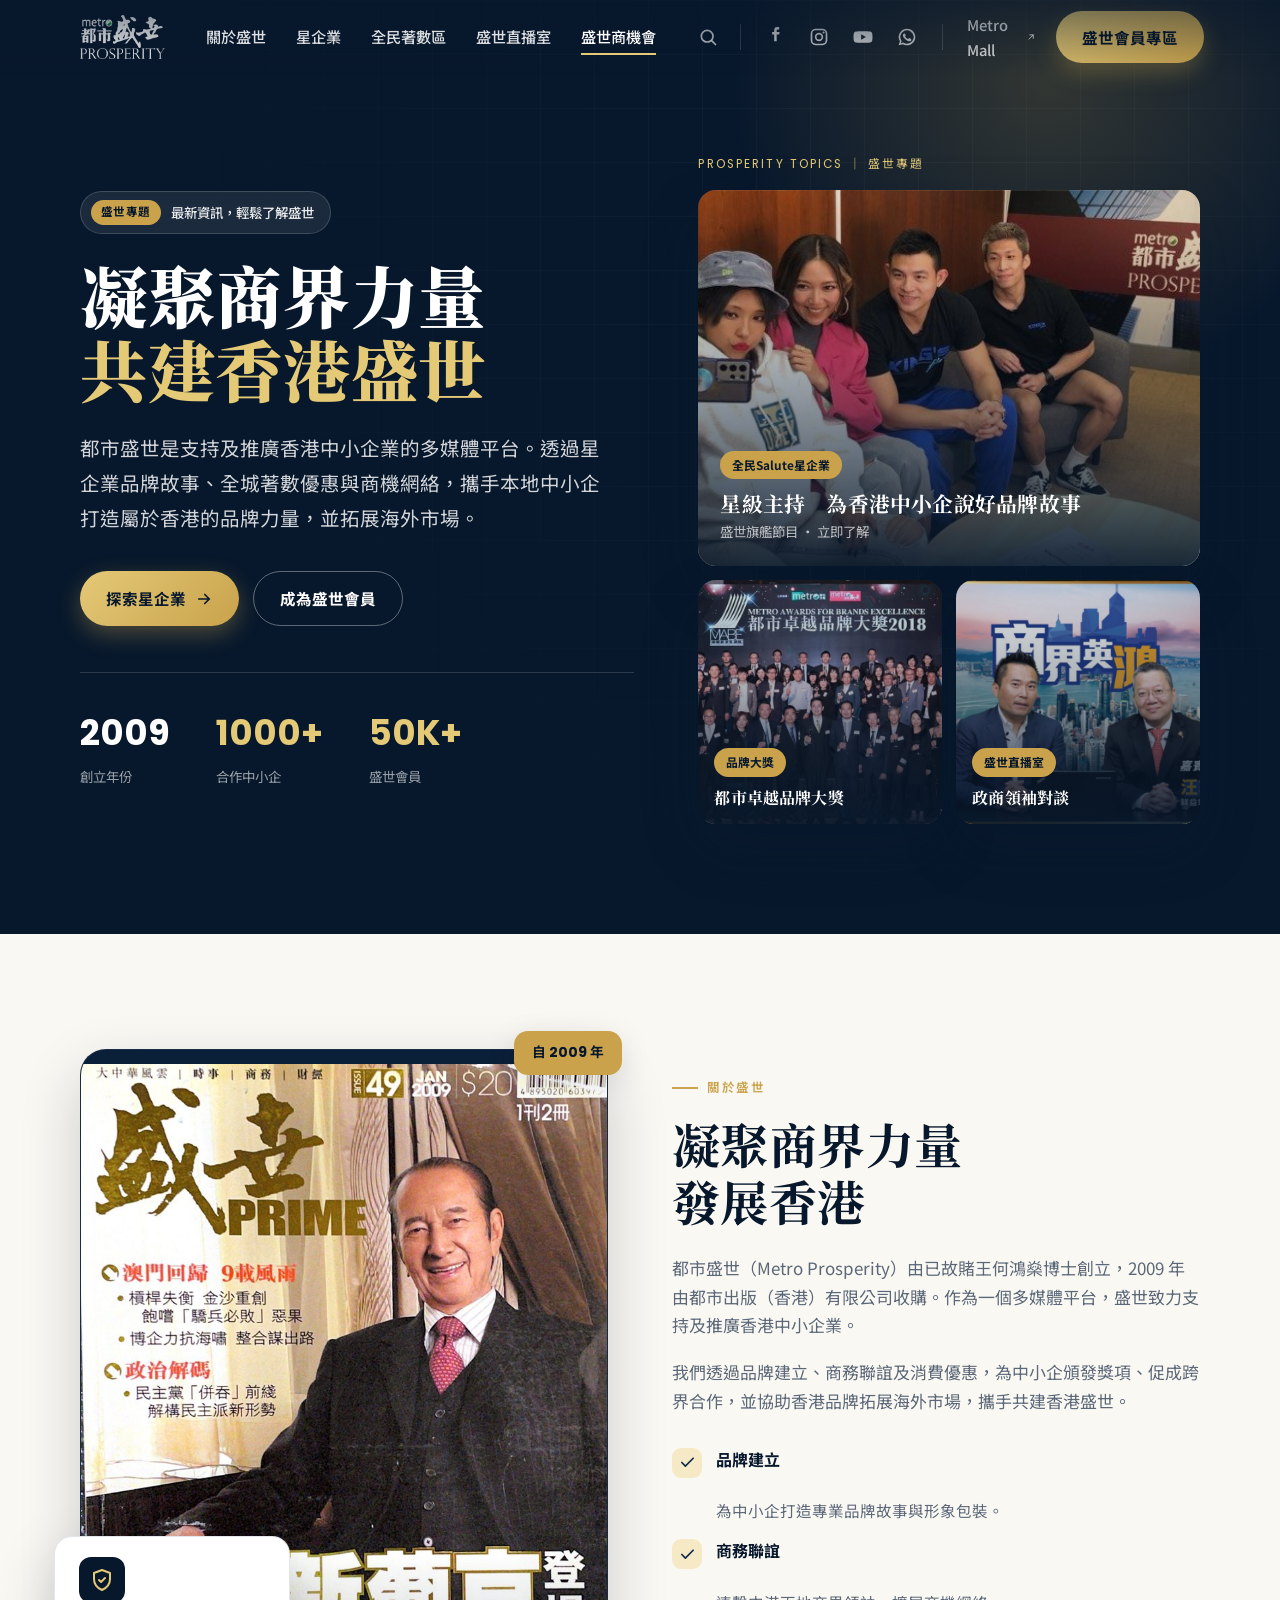
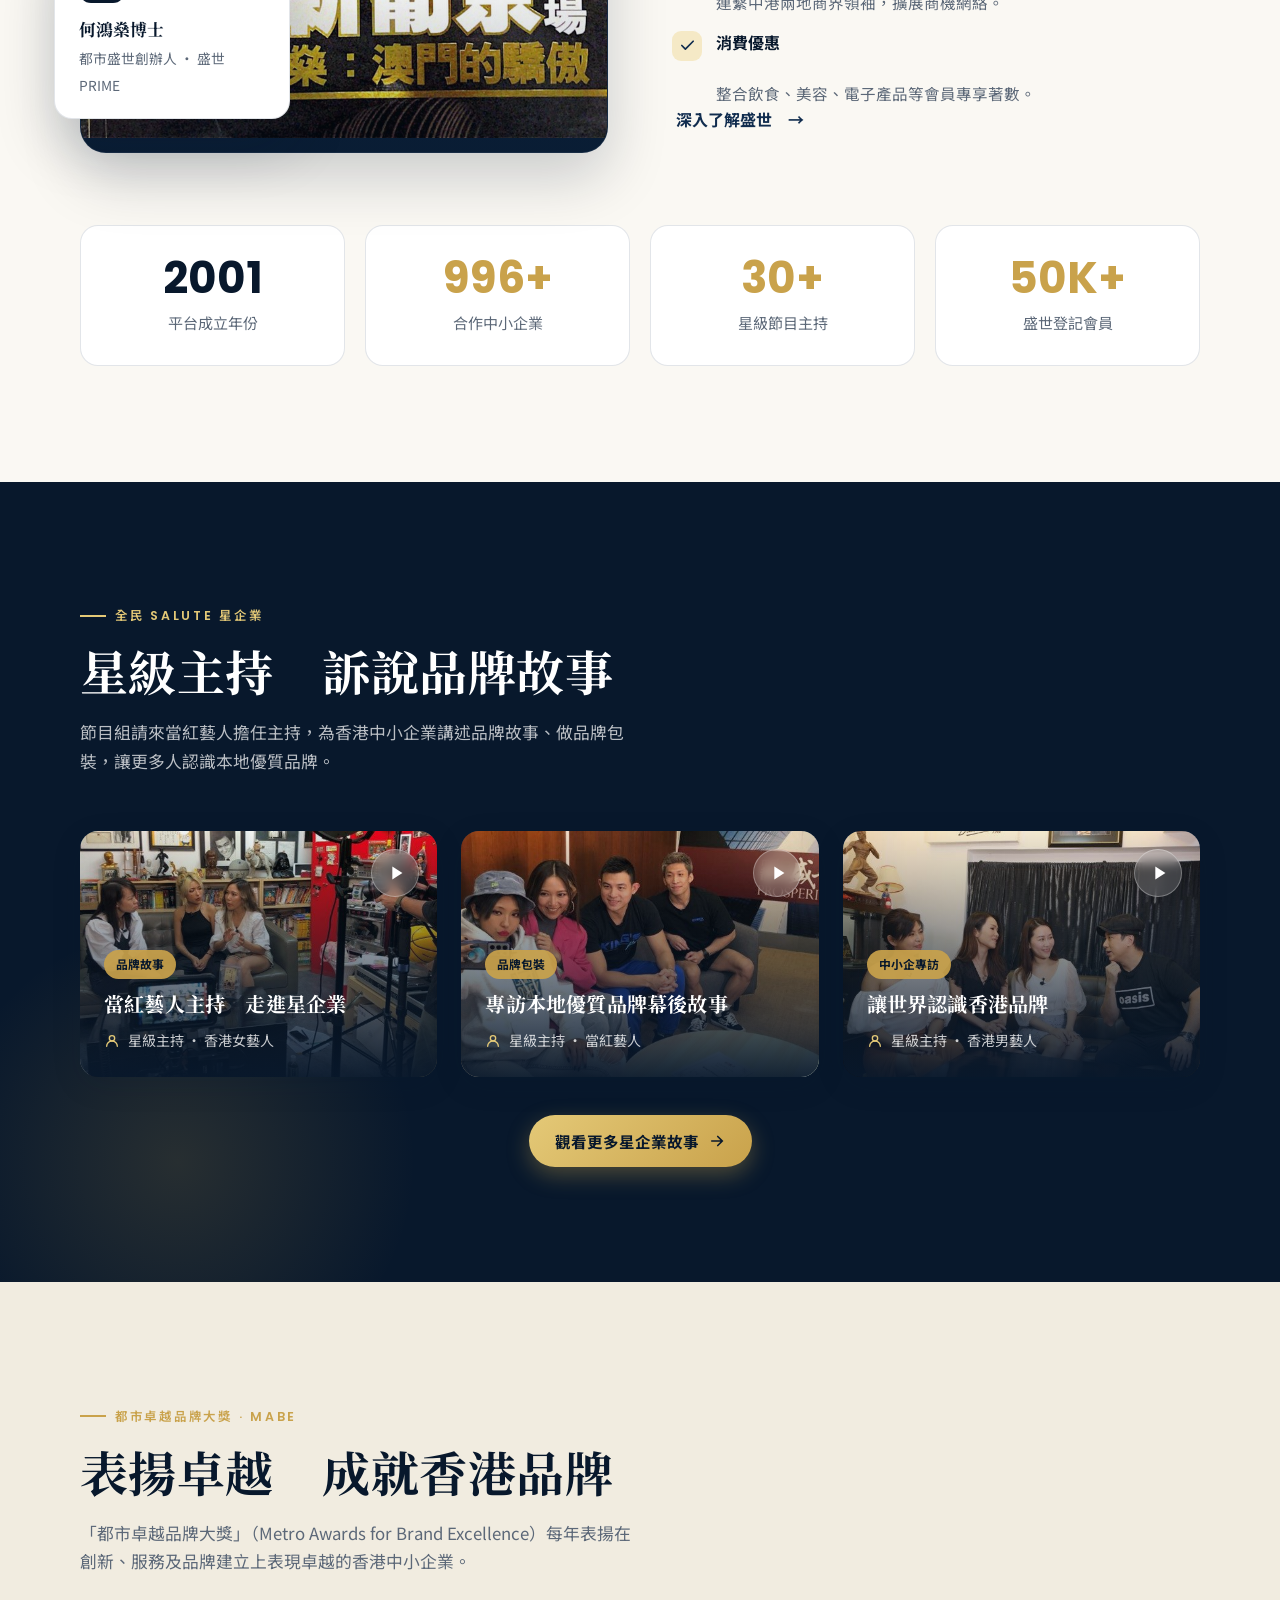
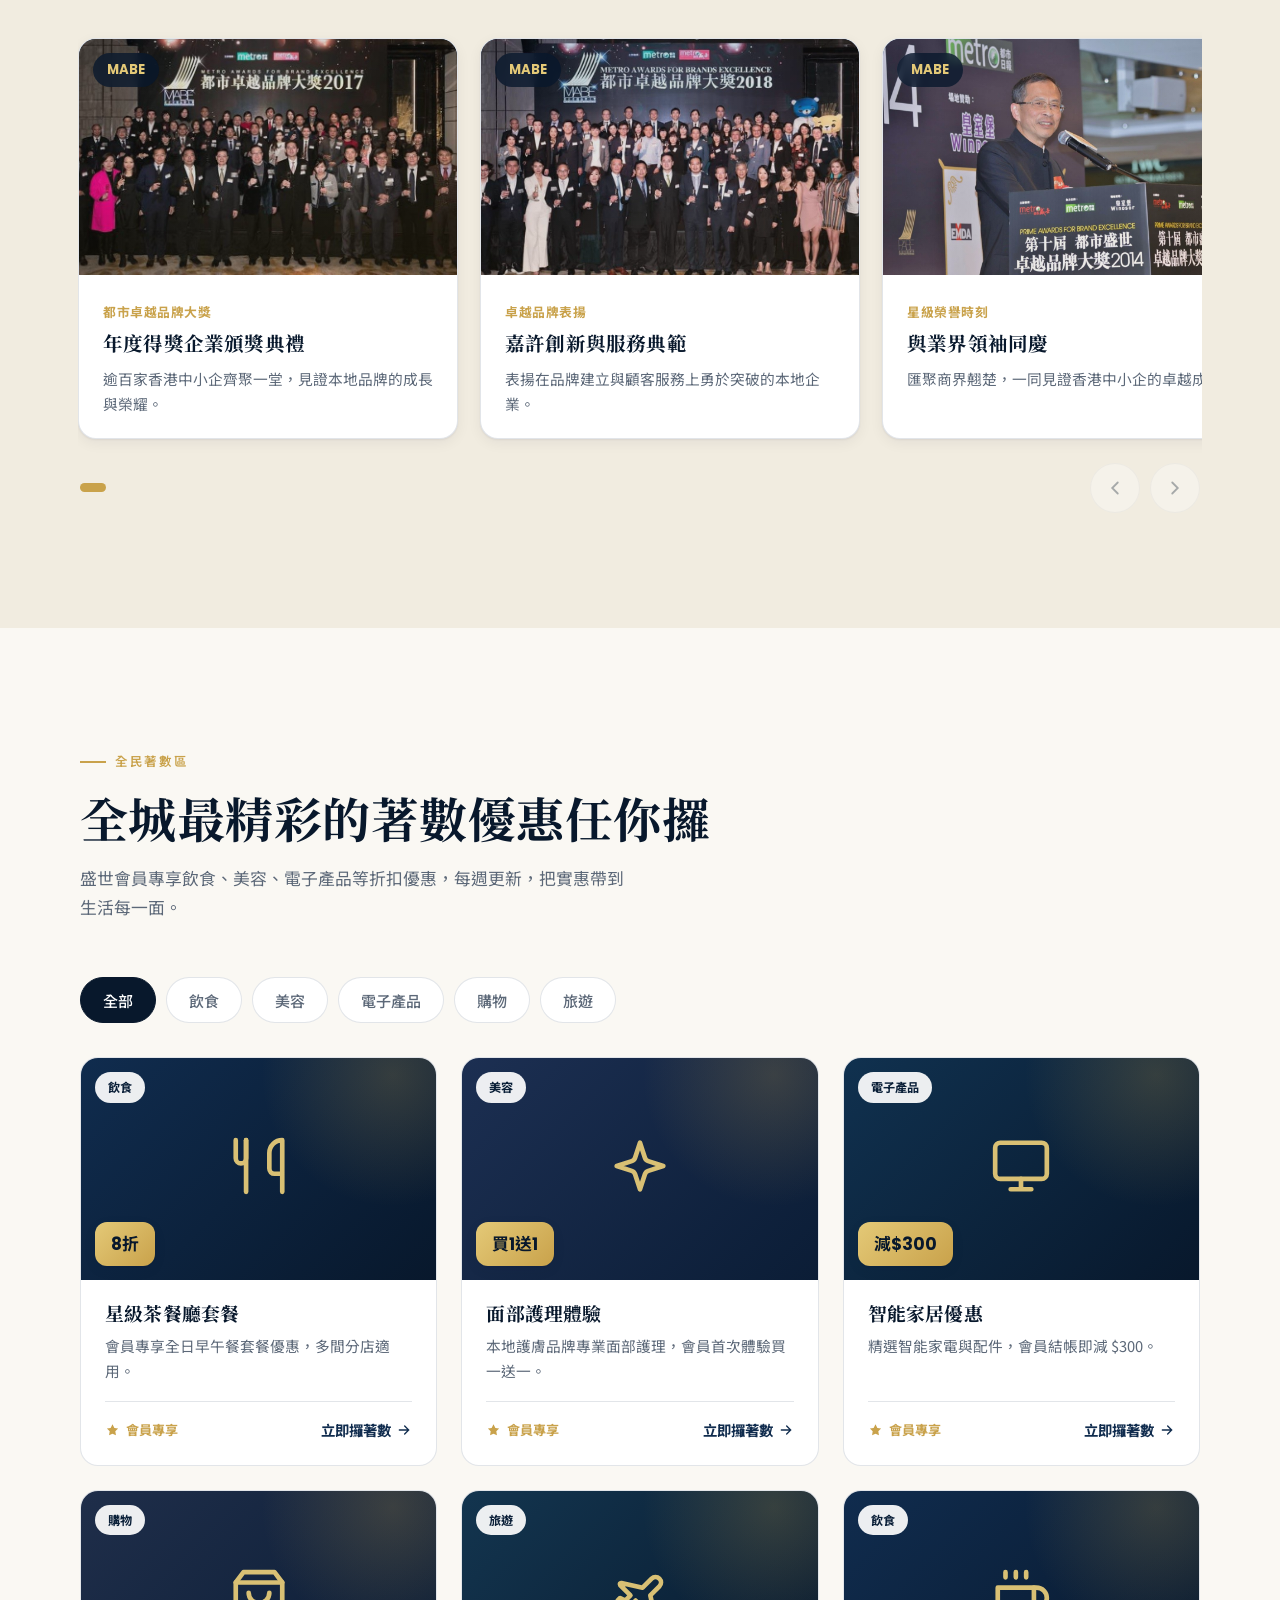
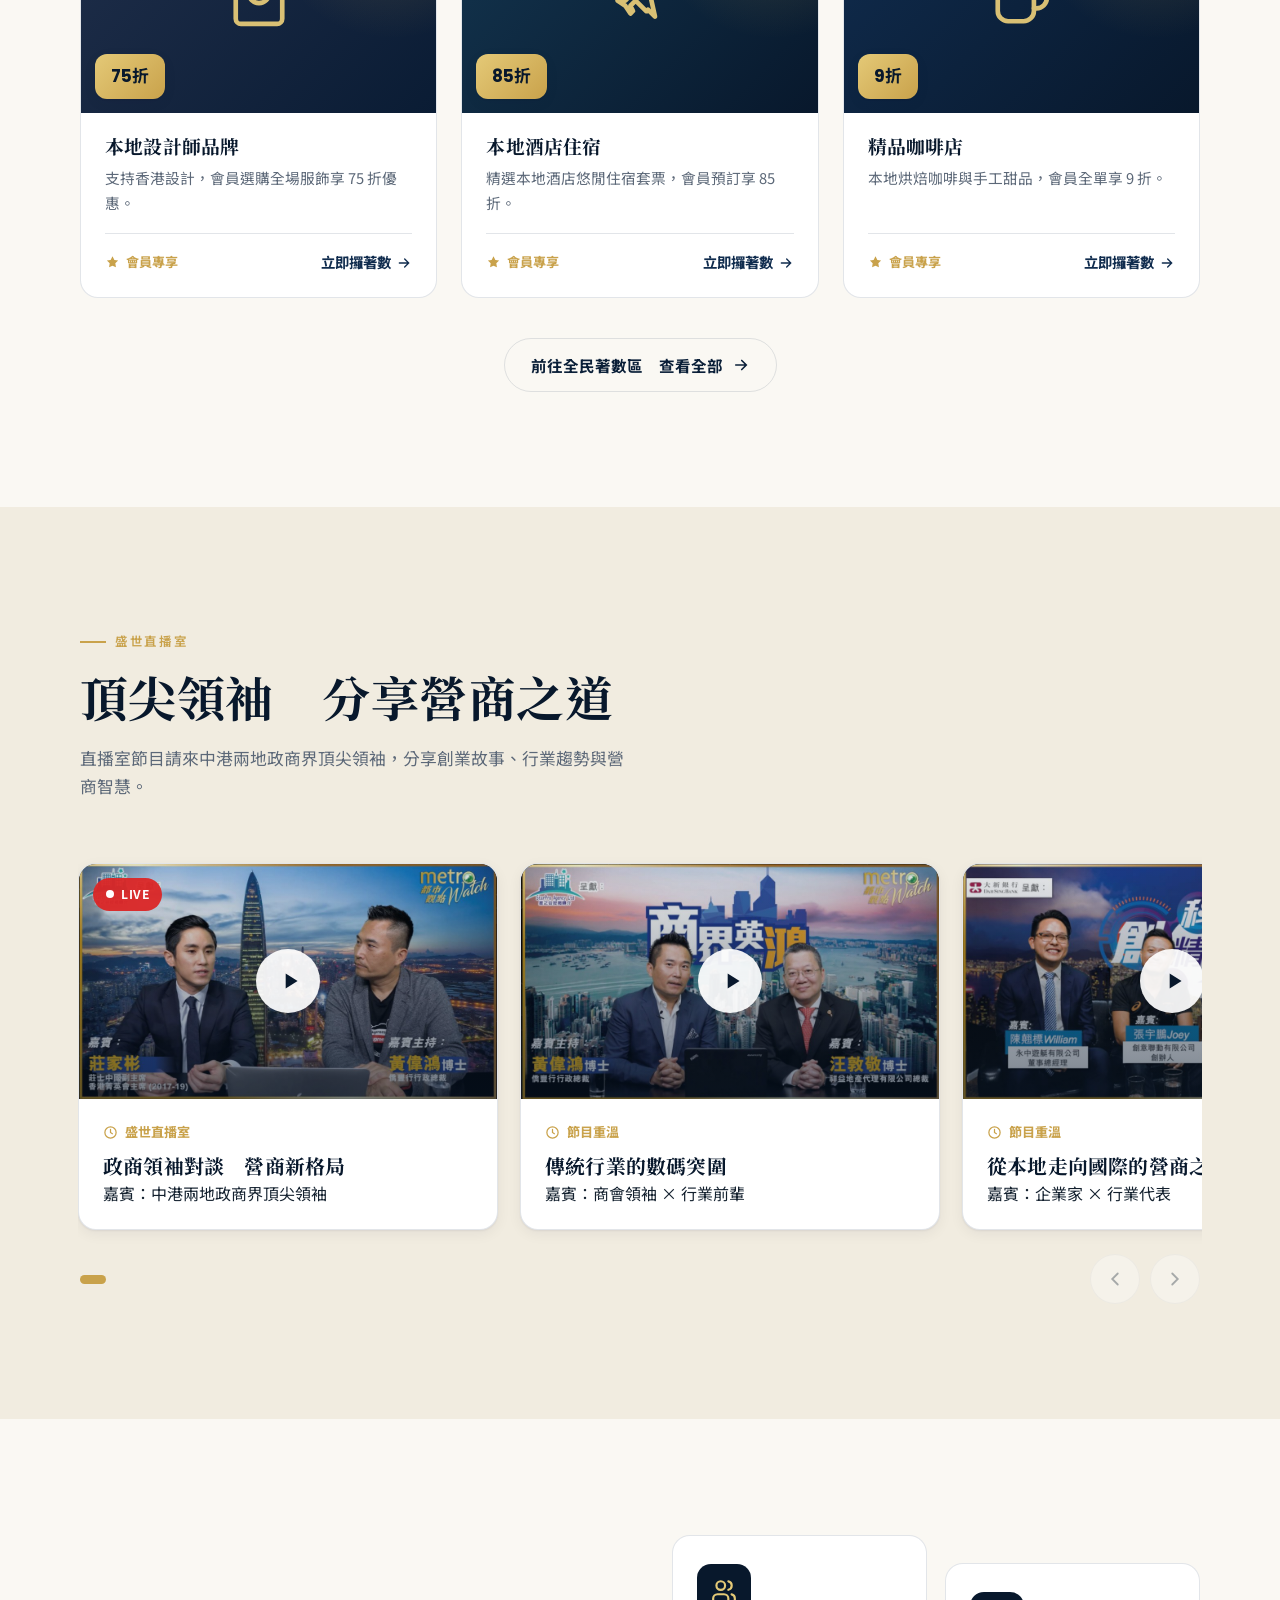
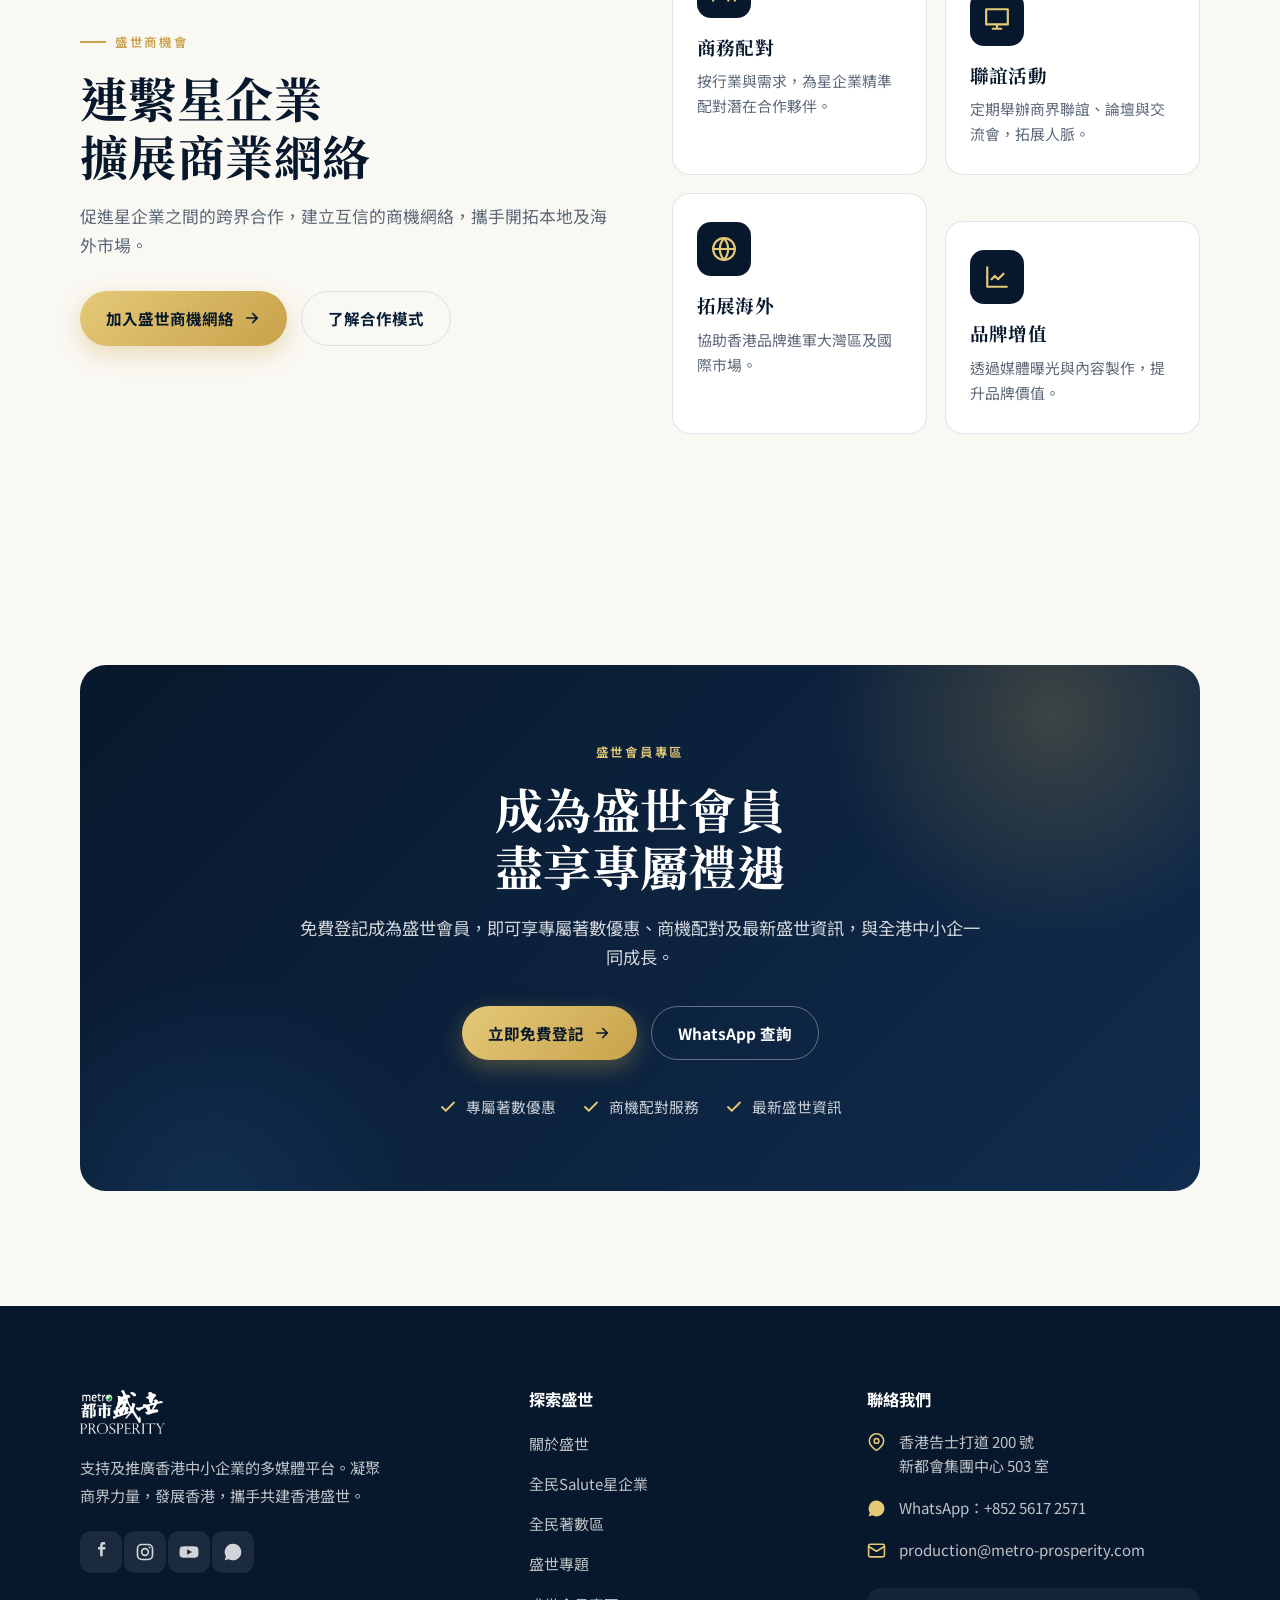
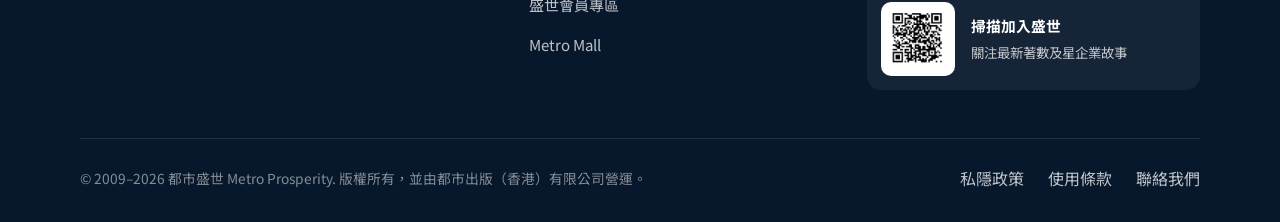
==== index.html @ 8dd64ad9 "Add files via upload" ====
<!DOCTYPE html>
<html lang="zh-Hant">
<head>
<meta charset="UTF-8" />
<meta name="viewport" content="width=device-width, initial-scale=1, viewport-fit=cover" />
<meta name="theme-color" content="#0A1A2F" />
<title>都市盛世 Metro Prosperity ｜ 凝聚商界力量 共建香港盛世</title>
<meta name="description" content="都市盛世 Metro Prosperity 是支持及推廣香港中小企業的多媒體平台，透過全民Salute星企業品牌故事、全民著數優惠、盛世直播室與商機網絡，凝聚商界力量，發展香港。" />
<link rel="preconnect" href="https://fonts.googleapis.com" />
<link rel="preconnect" href="https://fonts.gstatic.com" crossorigin />
<link href="https://fonts.googleapis.com/css2?family=Noto+Sans+TC:wght@300;400;500;700;900&family=Noto+Serif+TC:wght@500;600;700;900&family=Poppins:wght@500;600;700&display=swap" rel="stylesheet" />
<link rel="stylesheet" href="assets/css/styles.css" />
</head>
<body>
<a class="skip-link" href="#main">跳至主要內容</a>

<!-- ============================= HEADER ============================= -->
<header class="site-header" id="header">
  <div class="container nav">
    <a class="brand" href="#home" aria-label="都市盛世 Metro Prosperity 首頁">
      <img class="brand-logo" src="assets/img/logo.png" alt="都市盛世 Metro Prosperity" width="180" height="44" />
    </a>
    <nav class="nav-links" aria-label="主要導覽">
      <a href="about.html">關於盛世</a>
      <a href="star-company.html">星企業</a>
      <a href="deals.html">全民著數區</a>
      <a href="#live">盛世直播室</a>
      <a href="#biz">盛世商機會</a>
    </nav>
    <div class="nav-right">
      <button class="icon-btn" id="searchOpen" aria-label="搜尋網站">
        <svg viewBox="0 0 24 24" fill="none" stroke="currentColor" stroke-width="2" stroke-linecap="round"><circle cx="11" cy="11" r="7"/><path d="m21 21-4.3-4.3"/></svg>
      </button>
      <span class="nav-divider"></span>
      <div class="socials" aria-label="社交媒體">
        <a class="icon-btn" href="https://www.facebook.com/MetroProsperity/" target="_blank" rel="noopener noreferrer" aria-label="Facebook"><svg viewBox="0 0 24 24" fill="currentColor"><path d="M14 9h3l.5-3H14V4.5c0-.9.3-1.5 1.6-1.5H17V.3C16.7.2 15.8 0 14.7 0 12.3 0 11 1.4 11 4v2H8.5v3H11v8h3z"/></svg></a>
        <a class="icon-btn" href="https://www.instagram.com/metroprosperity/" target="_blank" rel="noopener noreferrer" aria-label="Instagram"><svg viewBox="0 0 24 24" fill="none" stroke="currentColor" stroke-width="2"><rect x="3" y="3" width="18" height="18" rx="5"/><circle cx="12" cy="12" r="4"/><circle cx="17.5" cy="6.5" r="1.2" fill="currentColor" stroke="none"/></svg></a>
        <a class="icon-btn" href="https://www.youtube.com/channel/UCqIKnZtAQFmlDrozKTFHBTg" target="_blank" rel="noopener noreferrer" aria-label="YouTube"><svg viewBox="0 0 24 24" fill="currentColor"><path d="M23 7.5a3 3 0 0 0-2.1-2.1C19 5 12 5 12 5s-7 0-8.9.4A3 3 0 0 0 1 7.5 31 31 0 0 0 .6 12 31 31 0 0 0 1 16.5a3 3 0 0 0 2.1 2.1C5 19 12 19 12 19s7 0 8.9-.4a3 3 0 0 0 2.1-2.1A31 31 0 0 0 23.4 12 31 31 0 0 0 23 7.5zM9.8 15.3V8.7l5.7 3.3z"/></svg></a>
        <a class="icon-btn" href="https://wa.me/85256172571" target="_blank" rel="noopener noreferrer" aria-label="WhatsApp"><svg viewBox="0 0 24 24" fill="currentColor"><path d="M12 2a10 10 0 0 0-8.5 15.2L2 22l4.9-1.4A10 10 0 1 0 12 2zm0 18a8 8 0 0 1-4.1-1.1l-.3-.2-2.9.8.8-2.8-.2-.3A8 8 0 1 1 12 20zm4.4-6c-.2-.1-1.4-.7-1.6-.8s-.4-.1-.5.1-.6.8-.8 1-.3.1-.5 0a6.5 6.5 0 0 1-3.2-2.8c-.2-.4.2-.4.6-1.2.1-.2 0-.3 0-.5l-.7-1.7c-.2-.5-.4-.4-.5-.4h-.5a1 1 0 0 0-.7.3c-.3.3-.9.9-.9 2.1s.9 2.5 1 2.6 1.8 2.8 4.4 3.9c1.6.7 2.2.7 3 .6.5-.1 1.4-.6 1.6-1.1s.2-1 .1-1.1-.2-.2-.5-.3z"/></svg></a>
      </div>
      <span class="nav-divider"></span>
      <a class="mall-link" href="https://metro-mall.co/" target="_blank" rel="noopener noreferrer">Metro Mall <svg viewBox="0 0 24 24" fill="none" stroke="currentColor" stroke-width="2" stroke-linecap="round"><path d="M7 17 17 7M9 7h8v8"/></svg></a>
      <a class="btn btn-primary" href="https://metro-prosperity.com/metro-membership/" target="_blank" rel="noopener noreferrer">盛世會員專區</a>
      <button class="hamburger" id="menuOpen" aria-label="開啟選單" aria-expanded="false">
        <span></span><span></span><span></span>
      </button>
    </div>
  </div>
</header>

<!-- ============================= SEARCH OVERLAY (wired to WordPress ?s= search) ============================= -->
<div class="search-overlay" id="searchOverlay" role="dialog" aria-modal="true" aria-label="搜尋">
  <button class="search-close" id="searchClose" aria-label="關閉搜尋">
    <svg viewBox="0 0 24 24" fill="none" stroke="currentColor" stroke-width="2" stroke-linecap="round"><path d="M18 6 6 18M6 6l12 12"/></svg>
  </button>
  <div class="search-box">
    <label for="searchInput">搜尋盛世</label>
    <form class="search-field" id="searchForm" role="search" action="https://metro-prosperity.com/" method="get" target="_blank">
      <svg viewBox="0 0 24 24" fill="none" stroke="currentColor" stroke-width="2" stroke-linecap="round"><circle cx="11" cy="11" r="7"/><path d="m21 21-4.3-4.3"/></svg>
      <input id="searchInput" name="s" type="search" placeholder="搜尋星企業、著數優惠、盛世專題…" autocomplete="off" />
      <button type="submit">搜尋</button>
    </form>
    <div class="search-tags">
      <span>熱門搜尋：</span>
      <a href="https://metro-prosperity.com/?s=%E6%98%9F%E4%BC%81%E6%A5%AD" target="_blank" rel="noopener noreferrer">星企業</a>
      <a href="https://metro-prosperity.com/?s=%E8%91%97%E6%95%B8" target="_blank" rel="noopener noreferrer">著數優惠</a>
      <a href="https://metro-prosperity.com/?s=%E7%9B%9B%E4%B8%96%E5%B0%88%E9%A1%8C" target="_blank" rel="noopener noreferrer">盛世專題</a>
      <a href="https://metro-prosperity.com/metro-membership/" target="_blank" rel="noopener noreferrer">會員優惠</a>
    </div>
  </div>
</div>

<!-- ============================= MOBILE DRAWER ============================= -->
<div class="scrim" id="scrim"></div>
<aside class="drawer" id="drawer" aria-label="行動裝置選單" aria-hidden="true">
  <div class="drawer-top">
    <img class="brand-logo" src="assets/img/logo.png" alt="都市盛世 Metro Prosperity" width="180" height="44" />
    <button class="drawer-close" id="menuClose" aria-label="關閉選單">
      <svg viewBox="0 0 24 24" fill="none" stroke="currentColor" stroke-width="2" stroke-linecap="round"><path d="M18 6 6 18M6 6l12 12"/></svg>
    </button>
  </div>
  <nav class="drawer-links" aria-label="行動裝置主要導覽">
    <a href="#home">首頁<svg viewBox="0 0 24 24" fill="none" stroke="currentColor" stroke-width="2" stroke-linecap="round"><path d="m9 6 6 6-6 6"/></svg></a>
    <a href="about.html">關於盛世<svg viewBox="0 0 24 24" fill="none" stroke="currentColor" stroke-width="2" stroke-linecap="round"><path d="m9 6 6 6-6 6"/></svg></a>
    <a href="star-company.html">全民Salute星企業<svg viewBox="0 0 24 24" fill="none" stroke="currentColor" stroke-width="2" stroke-linecap="round"><path d="m9 6 6 6-6 6"/></svg></a>
    <a href="deals.html">全民著數區<svg viewBox="0 0 24 24" fill="none" stroke="currentColor" stroke-width="2" stroke-linecap="round"><path d="m9 6 6 6-6 6"/></svg></a>
    <a href="#live">盛世直播室<svg viewBox="0 0 24 24" fill="none" stroke="currentColor" stroke-width="2" stroke-linecap="round"><path d="m9 6 6 6-6 6"/></svg></a>
    <a href="#biz">盛世商機會<svg viewBox="0 0 24 24" fill="none" stroke="currentColor" stroke-width="2" stroke-linecap="round"><path d="m9 6 6 6-6 6"/></svg></a>
    <a href="https://metro-mall.co/" target="_blank" rel="noopener noreferrer">Metro Mall<svg viewBox="0 0 24 24" fill="none" stroke="currentColor" stroke-width="2" stroke-linecap="round"><path d="M7 17 17 7M9 7h8v8"/></svg></a>
  </nav>
  <a class="btn btn-primary" href="https://metro-prosperity.com/metro-membership/" target="_blank" rel="noopener noreferrer">盛世會員專區</a>
  <div class="drawer-socials" aria-label="社交媒體">
    <a class="icon-btn" href="https://www.facebook.com/MetroProsperity/" target="_blank" rel="noopener noreferrer" aria-label="Facebook"><svg viewBox="0 0 24 24" fill="currentColor"><path d="M14 9h3l.5-3H14V4.5c0-.9.3-1.5 1.6-1.5H17V.3C16.7.2 15.8 0 14.7 0 12.3 0 11 1.4 11 4v2H8.5v3H11v8h3z"/></svg></a>
    <a class="icon-btn" href="https://www.instagram.com/metroprosperity/" target="_blank" rel="noopener noreferrer" aria-label="Instagram"><svg viewBox="0 0 24 24" fill="none" stroke="currentColor" stroke-width="2"><rect x="3" y="3" width="18" height="18" rx="5"/><circle cx="12" cy="12" r="4"/><circle cx="17.5" cy="6.5" r="1.2" fill="currentColor" stroke="none"/></svg></a>
    <a class="icon-btn" href="https://www.youtube.com/channel/UCqIKnZtAQFmlDrozKTFHBTg" target="_blank" rel="noopener noreferrer" aria-label="YouTube"><svg viewBox="0 0 24 24" fill="currentColor"><path d="M23 7.5a3 3 0 0 0-2.1-2.1C19 5 12 5 12 5s-7 0-8.9.4A3 3 0 0 0 1 7.5 31 31 0 0 0 .6 12 31 31 0 0 0 1 16.5a3 3 0 0 0 2.1 2.1C5 19 12 19 12 19s7 0 8.9-.4a3 3 0 0 0 2.1-2.1A31 31 0 0 0 23.4 12 31 31 0 0 0 23 7.5zM9.8 15.3V8.7l5.7 3.3z"/></svg></a>
    <a class="icon-btn" href="https://wa.me/85256172571" target="_blank" rel="noopener noreferrer" aria-label="WhatsApp"><svg viewBox="0 0 24 24" fill="currentColor"><path d="M12 2a10 10 0 0 0-8.5 15.2L2 22l4.9-1.4A10 10 0 1 0 12 2zm4.4 12c-.2-.1-1.4-.7-1.6-.8s-.4-.1-.5.1-.6.8-.8 1-.3.1-.5 0a6.5 6.5 0 0 1-3.2-2.8c-.2-.4.2-.4.6-1.2.1-.2 0-.3 0-.5l-.7-1.7c-.2-.5-.4-.4-.5-.4h-.5a1 1 0 0 0-.7.3c-.3.3-.9.9-.9 2.1s.9 2.5 1 2.6 1.8 2.8 4.4 3.9c1.6.7 2.2.7 3 .6.5-.1 1.4-.6 1.6-1.1s.2-1 .1-1.1-.2-.2-.5-.3z"/></svg></a>
  </div>
  <p class="drawer-tagline">凝聚商界力量，發展香港。<br/>支持及推廣香港中小企業的多媒體平台。</p>
</aside>

<main id="main">

<!-- ============================= HERO ============================= -->
<section class="hero" id="home">
  <div class="container hero-grid">
    <div class="hero-copy">
      <span class="hero-badge" data-reveal><b>盛世專題</b> 最新資訊，輕鬆了解盛世</span>
      <h1 data-reveal data-delay="1">凝聚商界力量<br/><span class="accent">共建香港盛世</span></h1>
      <p class="lead" data-reveal data-delay="2">都市盛世是支持及推廣香港中小企業的多媒體平台。透過星企業品牌故事、全城著數優惠與商機網絡，攜手本地中小企打造屬於香港的品牌力量，並拓展海外市場。</p>
      <div class="hero-cta" data-reveal data-delay="3">
        <a class="btn btn-primary" href="#star">探索星企業
          <svg viewBox="0 0 24 24" fill="none" stroke="currentColor" stroke-width="2.2" stroke-linecap="round"><path d="M5 12h14M13 6l6 6-6 6"/></svg>
        </a>
        <a class="btn btn-on-dark" href="https://metro-prosperity.com/metro-membership/" target="_blank" rel="noopener noreferrer">成為盛世會員</a>
      </div>
      <div class="hero-stats" data-reveal data-delay="3">
        <div><div class="num" data-count="2009">2009</div><div class="lab">創立年份</div></div>
        <div><div class="num"><span data-count="1000">0</span><span>+</span></div><div class="lab">合作中小企</div></div>
        <div><div class="num"><span data-count="50">0</span><span>K+</span></div><div class="lab">盛世會員</div></div>
      </div>
    </div>
    <div class="hero-topics" data-reveal data-delay="2">
      <div class="topics-label">
        <span>Prosperity Topics ｜ 盛世專題</span>
      </div>
      <a class="topic-card feature" href="star-company.html">
        <span class="ph" style="background-image:url('assets/img/star-2.jpg')"></span>
        <span class="veil"></span>
        <span class="body">
          <span class="tag">全民Salute星企業</span>
          <h3>星級主持　為香港中小企說好品牌故事</h3>
          <span class="meta">盛世旗艦節目 · 立即了解</span>
        </span>
      </a>
      <div class="topic-mini">
        <a class="topic-card" href="#awards">
          <span class="ph" style="background-image:url('assets/img/award-2.jpg')"></span>
          <span class="veil"></span>
          <span class="body"><span class="tag">品牌大獎</span><h3>都市卓越品牌大獎</h3></span>
        </a>
        <a class="topic-card" href="#live">
          <span class="ph" style="background-image:url('assets/img/live-2.jpg')"></span>
          <span class="veil"></span>
          <span class="body"><span class="tag">盛世直播室</span><h3>政商領袖對談</h3></span>
        </a>
      </div>
    </div>
  </div>
</section>

<!-- ============================= ABOUT ============================= -->
<section class="section about" id="about">
  <div class="container about-grid">
    <div class="about-visual" data-reveal>
      <div class="frame">
        <span class="ph" style="background-image:url('assets/img/founder.jpg')"></span>
        <span class="duo"></span>
      </div>
      <span class="ribbon">自 2009 年</span>
      <div class="floater">
        <div class="badge"><svg viewBox="0 0 24 24" fill="none" stroke="currentColor" stroke-width="2" stroke-linecap="round" stroke-linejoin="round"><path d="M12 2 4 5v6c0 5 3.5 9 8 11 4.5-2 8-6 8-11V5z"/><path d="m9 12 2 2 4-4"/></svg></div>
        <b>何鴻燊博士</b>
        <span>都市盛世創辦人 · 盛世 PRIME</span>
      </div>
    </div>
    <div class="about-body">
      <div class="sec-head" data-reveal data-delay="1" style="margin-bottom:0">
        <span class="eyebrow">關於盛世</span>
        <h2 class="sec-title">凝聚商界力量<br/>發展香港</h2>
      </div>
      <p data-reveal data-delay="1">都市盛世（Metro Prosperity）由已故賭王何鴻燊博士創立，2009 年由都市出版（香港）有限公司收購。作為一個多媒體平台，盛世致力支持及推廣香港中小企業。</p>
      <p data-reveal data-delay="2">我們透過品牌建立、商務聯誼及消費優惠，為中小企頒發獎項、促成跨界合作，並協助香港品牌拓展海外市場，攜手共建香港盛世。</p>
      <ul class="about-mission">
        <li data-reveal data-delay="1"><span class="tick"><svg viewBox="0 0 24 24" fill="none" stroke="currentColor" stroke-width="2.4" stroke-linecap="round" stroke-linejoin="round"><path d="m20 6-11 11-5-5"/></svg></span><div><b>品牌建立</b><p>為中小企打造專業品牌故事與形象包裝。</p></div></li>
        <li data-reveal data-delay="2"><span class="tick"><svg viewBox="0 0 24 24" fill="none" stroke="currentColor" stroke-width="2.4" stroke-linecap="round" stroke-linejoin="round"><path d="m20 6-11 11-5-5"/></svg></span><div><b>商務聯誼</b><p>連繫中港兩地商界領袖，擴展商機網絡。</p></div></li>
        <li data-reveal data-delay="3"><span class="tick"><svg viewBox="0 0 24 24" fill="none" stroke="currentColor" stroke-width="2.4" stroke-linecap="round" stroke-linejoin="round"><path d="m20 6-11 11-5-5"/></svg></span><div><b>消費優惠</b><p>整合飲食、美容、電子產品等會員專享著數。</p></div></li>
      </ul>
      <a class="btn-ghost" href="about.html" data-reveal>深入了解盛世　<span class="arr">→</span></a>
    </div>
  </div>

  <div class="container">
    <div class="stats-strip">
      <div class="stat" data-reveal><div class="num" data-count="2009">2009</div><div class="lab">平台成立年份</div></div>
      <div class="stat" data-reveal data-delay="1"><div class="num"><span data-count="1000">0</span><span>+</span></div><div class="lab">合作中小企業</div></div>
      <div class="stat" data-reveal data-delay="2"><div class="num"><span data-count="30">0</span><span>+</span></div><div class="lab">星級節目主持</div></div>
      <div class="stat" data-reveal data-delay="3"><div class="num"><span data-count="50">0</span><span>K+</span></div><div class="lab">盛世登記會員</div></div>
    </div>
  </div>
</section>

<!-- ============================= STAR ENTERPRISE ============================= -->
<section class="section star" id="star">
  <div class="container">
    <div class="sec-head" data-reveal>
      <span class="eyebrow">全民 Salute 星企業</span>
      <h2 class="sec-title">星級主持　訴說品牌故事</h2>
      <p class="sec-intro">節目組請來當紅藝人擔任主持，為香港中小企業講述品牌故事、做品牌包裝，讓更多人認識本地優質品牌。</p>
    </div>
    <div class="star-grid">
      <a class="episode" href="star-company.html" data-reveal>
        <span class="ph" style="background-image:url('assets/img/star-1.jpg')"></span>
        <span class="veil"></span>
        <span class="play"><svg viewBox="0 0 24 24" fill="currentColor"><path d="M8 5v14l11-7z"/></svg></span>
        <span class="body">
          <span class="tag">品牌故事</span>
          <h3>當紅藝人主持　走進星企業</h3>
          <span class="host"><svg viewBox="0 0 24 24" fill="none" stroke="currentColor" stroke-width="2"><circle cx="12" cy="8" r="4"/><path d="M4 20a8 8 0 0 1 16 0" stroke-linecap="round"/></svg>星級主持 · 香港女藝人</span>
        </span>
      </a>
      <a class="episode" href="star-company.html" data-reveal data-delay="1">
        <span class="ph" style="background-image:url('assets/img/star-2.jpg')"></span>
        <span class="veil"></span>
        <span class="play"><svg viewBox="0 0 24 24" fill="currentColor"><path d="M8 5v14l11-7z"/></svg></span>
        <span class="body">
          <span class="tag">品牌包裝</span>
          <h3>專訪本地優質品牌幕後故事</h3>
          <span class="host"><svg viewBox="0 0 24 24" fill="none" stroke="currentColor" stroke-width="2"><circle cx="12" cy="8" r="4"/><path d="M4 20a8 8 0 0 1 16 0" stroke-linecap="round"/></svg>星級主持 · 當紅藝人</span>
        </span>
      </a>
      <a class="episode" href="star-company.html" data-reveal data-delay="2">
        <span class="ph" style="background-image:url('assets/img/star-3.jpg')"></span>
        <span class="veil"></span>
        <span class="play"><svg viewBox="0 0 24 24" fill="currentColor"><path d="M8 5v14l11-7z"/></svg></span>
        <span class="body">
          <span class="tag">中小企專訪</span>
          <h3>讓世界認識香港品牌</h3>
          <span class="host"><svg viewBox="0 0 24 24" fill="none" stroke="currentColor" stroke-width="2"><circle cx="12" cy="8" r="4"/><path d="M4 20a8 8 0 0 1 16 0" stroke-linecap="round"/></svg>星級主持 · 香港男藝人</span>
        </span>
      </a>
    </div>
    <div class="star-foot" data-reveal>
      <a class="btn btn-primary" href="star-company.html">觀看更多星企業故事
        <svg viewBox="0 0 24 24" fill="none" stroke="currentColor" stroke-width="2.2" stroke-linecap="round"><path d="M5 12h14M13 6l6 6-6 6"/></svg>
      </a>
    </div>
  </div>
</section>

<!-- ============================= AWARDS CAROUSEL (都市卓越品牌大獎 / MABE) ============================= -->
<section class="section awards" id="awards">
  <div class="container">
    <div class="sec-head" data-reveal>
      <span class="eyebrow">都市卓越品牌大獎 · MABE</span>
      <h2 class="sec-title">表揚卓越　成就香港品牌</h2>
      <p class="sec-intro">「都市卓越品牌大獎」（Metro Awards for Brand Excellence）每年表揚在創新、服務及品牌建立上表現卓越的香港中小企業。</p>
    </div>
    <div class="carousel" data-carousel data-autoplay="6000">
      <div class="carousel-track" data-carousel-track>
        <article class="award-card">
          <div class="pic"><span class="ph" style="background-image:url('assets/img/award-1.jpg')"></span><span class="duo"></span><span class="yr">MABE</span></div>
          <div class="info"><span class="cat">都市卓越品牌大獎</span><h3>年度得獎企業頒獎典禮</h3><p>逾百家香港中小企齊聚一堂，見證本地品牌的成長與榮耀。</p></div>
        </article>
        <article class="award-card">
          <div class="pic"><span class="ph" style="background-image:url('assets/img/award-2.jpg')"></span><span class="duo"></span><span class="yr">MABE</span></div>
          <div class="info"><span class="cat">卓越品牌表揚</span><h3>嘉許創新與服務典範</h3><p>表揚在品牌建立與顧客服務上勇於突破的本地企業。</p></div>
        </article>
        <article class="award-card">
          <div class="pic"><span class="ph" style="background-image:url('assets/img/award-3.jpg')"></span><span class="duo"></span><span class="yr">MABE</span></div>
          <div class="info"><span class="cat">星級榮譽時刻</span><h3>與業界領袖同慶</h3><p>匯聚商界翹楚，一同見證香港中小企的卓越成就。</p></div>
        </article>
      </div>
      <div class="carousel-nav">
        <div class="carousel-dots" data-carousel-dots></div>
        <div class="carousel-arrows">
          <button class="car-arrow" data-carousel-prev aria-label="上一張"><svg viewBox="0 0 24 24" fill="none" stroke="currentColor" stroke-width="2" stroke-linecap="round"><path d="m15 18-6-6 6-6"/></svg></button>
          <button class="car-arrow" data-carousel-next aria-label="下一張"><svg viewBox="0 0 24 24" fill="none" stroke="currentColor" stroke-width="2" stroke-linecap="round"><path d="m9 6 6 6-6 6"/></svg></button>
        </div>
      </div>
    </div>
  </div>
</section>

<!-- ============================= CITY DEALS ============================= -->
<section class="section deals" id="deals">
  <div class="container">
    <div class="sec-head" data-reveal>
      <span class="eyebrow">全民著數區</span>
      <h2 class="sec-title">全城最精彩的著數優惠任你攞</h2>
      <p class="sec-intro">盛世會員專享飲食、美容、電子產品等折扣優惠，每週更新，把實惠帶到生活每一面。</p>
    </div>
    <div class="deal-filters" data-filterbar data-target="#dealsGrid" role="tablist" aria-label="著數分類">
      <button class="active" data-filter="all">全部</button>
      <button data-filter="food">飲食</button>
      <button data-filter="beauty">美容</button>
      <button data-filter="tech">電子產品</button>
      <button data-filter="shop">購物</button>
      <button data-filter="travel">旅遊</button>
    </div>
    <div class="deals-grid" id="dealsGrid">
      <article class="deal" data-category="food" data-reveal>
        <div class="pic"><span class="deal-ic"><svg viewBox="0 0 24 24" fill="none" stroke="currentColor" stroke-width="1.8" stroke-linecap="round" stroke-linejoin="round"><path d="M3 2v7c0 1.1.9 2 2 2a2 2 0 0 0 2-2V2"/><path d="M7 2v20"/><path d="M21 15V2a5 5 0 0 0-5 5v6c0 1.1.9 2 2 2h3Zm0 0v7"/></svg></span><span class="cat-chip">飲食</span><span class="pct">8折</span></div>
        <div class="info"><h3>星級茶餐廳套餐</h3><p>會員專享全日早午餐套餐優惠，多間分店適用。</p>
          <div class="row"><span class="member"><svg viewBox="0 0 24 24" fill="currentColor"><path d="m12 2 3 6 6 .9-4.5 4.3 1 6.3L12 17l-5.5 2.5 1-6.3L3 8.9 9 8z"/></svg>會員專享</span>
          <a class="grab" href="deals.html">立即攞著數<svg viewBox="0 0 24 24" fill="none" stroke="currentColor" stroke-width="2" stroke-linecap="round"><path d="M5 12h14M13 6l6 6-6 6"/></svg></a></div></div>
      </article>
      <article class="deal" data-category="beauty" data-reveal data-delay="1">
        <div class="pic"><span class="deal-ic"><svg viewBox="0 0 24 24" fill="none" stroke="currentColor" stroke-width="1.8" stroke-linecap="round" stroke-linejoin="round"><path d="m12 3 1.9 5.8a2 2 0 0 0 1.3 1.3L21 12l-5.8 1.9a2 2 0 0 0-1.3 1.3L12 21l-1.9-5.8a2 2 0 0 0-1.3-1.3L3 12l5.8-1.9a2 2 0 0 0 1.3-1.3z"/></svg></span><span class="cat-chip">美容</span><span class="pct">買1送1</span></div>
        <div class="info"><h3>面部護理體驗</h3><p>本地護膚品牌專業面部護理，會員首次體驗買一送一。</p>
          <div class="row"><span class="member"><svg viewBox="0 0 24 24" fill="currentColor"><path d="m12 2 3 6 6 .9-4.5 4.3 1 6.3L12 17l-5.5 2.5 1-6.3L3 8.9 9 8z"/></svg>會員專享</span>
          <a class="grab" href="deals.html">立即攞著數<svg viewBox="0 0 24 24" fill="none" stroke="currentColor" stroke-width="2" stroke-linecap="round"><path d="M5 12h14M13 6l6 6-6 6"/></svg></a></div></div>
      </article>
      <article class="deal" data-category="tech" data-reveal data-delay="2">
        <div class="pic"><span class="deal-ic"><svg viewBox="0 0 24 24" fill="none" stroke="currentColor" stroke-width="1.8" stroke-linecap="round" stroke-linejoin="round"><rect x="2" y="3" width="20" height="14" rx="2"/><path d="M8 21h8M12 17v4"/></svg></span><span class="cat-chip">電子產品</span><span class="pct">減$300</span></div>
        <div class="info"><h3>智能家居優惠</h3><p>精選智能家電與配件，會員結帳即減 $300。</p>
          <div class="row"><span class="member"><svg viewBox="0 0 24 24" fill="currentColor"><path d="m12 2 3 6 6 .9-4.5 4.3 1 6.3L12 17l-5.5 2.5 1-6.3L3 8.9 9 8z"/></svg>會員專享</span>
          <a class="grab" href="deals.html">立即攞著數<svg viewBox="0 0 24 24" fill="none" stroke="currentColor" stroke-width="2" stroke-linecap="round"><path d="M5 12h14M13 6l6 6-6 6"/></svg></a></div></div>
      </article>
      <article class="deal" data-category="shop" data-reveal>
        <div class="pic"><span class="deal-ic"><svg viewBox="0 0 24 24" fill="none" stroke="currentColor" stroke-width="1.8" stroke-linecap="round" stroke-linejoin="round"><path d="M6 2 3 6v14a2 2 0 0 0 2 2h14a2 2 0 0 0 2-2V6l-3-4z"/><path d="M3 6h18"/><path d="M16 10a4 4 0 0 1-8 0"/></svg></span><span class="cat-chip">購物</span><span class="pct">75折</span></div>
        <div class="info"><h3>本地設計師品牌</h3><p>支持香港設計，會員選購全場服飾享 75 折優惠。</p>
          <div class="row"><span class="member"><svg viewBox="0 0 24 24" fill="currentColor"><path d="m12 2 3 6 6 .9-4.5 4.3 1 6.3L12 17l-5.5 2.5 1-6.3L3 8.9 9 8z"/></svg>會員專享</span>
          <a class="grab" href="deals.html">立即攞著數<svg viewBox="0 0 24 24" fill="none" stroke="currentColor" stroke-width="2" stroke-linecap="round"><path d="M5 12h14M13 6l6 6-6 6"/></svg></a></div></div>
      </article>
      <article class="deal" data-category="travel" data-reveal data-delay="1">
        <div class="pic"><span class="deal-ic"><svg viewBox="0 0 24 24" fill="none" stroke="currentColor" stroke-width="1.8" stroke-linecap="round" stroke-linejoin="round"><path d="M17.8 19.2 16 11l3.5-3.5a2.1 2.1 0 0 0-3-3L13 8 4.8 6.2a.5.5 0 0 0-.5.8l4 4-2 2-2-1-1 1 3 2 2 3 1-1-1-2 2-2 4 4a.5.5 0 0 0 .8-.5z"/></svg></span><span class="cat-chip">旅遊</span><span class="pct">85折</span></div>
        <div class="info"><h3>本地酒店住宿</h3><p>精選本地酒店悠閒住宿套票，會員預訂享 85 折。</p>
          <div class="row"><span class="member"><svg viewBox="0 0 24 24" fill="currentColor"><path d="m12 2 3 6 6 .9-4.5 4.3 1 6.3L12 17l-5.5 2.5 1-6.3L3 8.9 9 8z"/></svg>會員專享</span>
          <a class="grab" href="deals.html">立即攞著數<svg viewBox="0 0 24 24" fill="none" stroke="currentColor" stroke-width="2" stroke-linecap="round"><path d="M5 12h14M13 6l6 6-6 6"/></svg></a></div></div>
      </article>
      <article class="deal" data-category="food" data-reveal data-delay="2">
        <div class="pic"><span class="deal-ic"><svg viewBox="0 0 24 24" fill="none" stroke="currentColor" stroke-width="1.8" stroke-linecap="round" stroke-linejoin="round"><path d="M17 8h1a4 4 0 0 1 0 8h-1"/><path d="M3 8h14v9a4 4 0 0 1-4 4H7a4 4 0 0 1-4-4Z"/><path d="M6 2v2M10 2v2M14 2v2"/></svg></span><span class="cat-chip">飲食</span><span class="pct">9折</span></div>
        <div class="info"><h3>精品咖啡店</h3><p>本地烘焙咖啡與手工甜品，會員全單享 9 折。</p>
          <div class="row"><span class="member"><svg viewBox="0 0 24 24" fill="currentColor"><path d="m12 2 3 6 6 .9-4.5 4.3 1 6.3L12 17l-5.5 2.5 1-6.3L3 8.9 9 8z"/></svg>會員專享</span>
          <a class="grab" href="deals.html">立即攞著數<svg viewBox="0 0 24 24" fill="none" stroke="currentColor" stroke-width="2" stroke-linecap="round"><path d="M5 12h14M13 6l6 6-6 6"/></svg></a></div></div>
      </article>
    </div>
    <div class="deals-foot" data-reveal>
      <a class="btn btn-outline" href="deals.html">前往全民著數區　查看全部
        <svg viewBox="0 0 24 24" fill="none" stroke="currentColor" stroke-width="2.2" stroke-linecap="round"><path d="M5 12h14M13 6l6 6-6 6"/></svg>
      </a>
    </div>
  </div>
</section>

<!-- ============================= LIVE STUDIO ============================= -->
<section class="section live" id="live">
  <div class="container">
    <div class="sec-head" data-reveal>
      <span class="eyebrow">盛世直播室</span>
      <h2 class="sec-title">頂尖領袖　分享營商之道</h2>
      <p class="sec-intro">直播室節目請來中港兩地政商界頂尖領袖，分享創業故事、行業趨勢與營商智慧。</p>
    </div>
    <div class="carousel" data-carousel data-autoplay="7000">
      <div class="carousel-track" data-carousel-track>
        <a class="live-card" href="https://www.youtube.com/channel/UCqIKnZtAQFmlDrozKTFHBTg" target="_blank" rel="noopener noreferrer">
          <div class="pic"><span class="ph" style="background-image:url('assets/img/live-1.jpg')"></span><span class="veil"></span>
            <span class="live-tag"><span class="dot"></span>LIVE</span>
            <span class="play"><svg viewBox="0 0 24 24" fill="currentColor"><path d="M8 5v14l11-7z"/></svg></span></div>
          <div class="info"><span class="when"><svg viewBox="0 0 24 24" fill="none" stroke="currentColor" stroke-width="2"><circle cx="12" cy="12" r="9"/><path d="M12 7v5l3 2" stroke-linecap="round"/></svg>盛世直播室</span>
            <h3>政商領袖對談　營商新格局</h3><p>嘉賓：中港兩地政商界頂尖領袖</p></div>
        </a>
        <a class="live-card" href="https://www.youtube.com/channel/UCqIKnZtAQFmlDrozKTFHBTg" target="_blank" rel="noopener noreferrer">
          <div class="pic"><span class="ph" style="background-image:url('assets/img/live-2.jpg')"></span><span class="veil"></span>
            <span class="play"><svg viewBox="0 0 24 24" fill="currentColor"><path d="M8 5v14l11-7z"/></svg></span></div>
          <div class="info"><span class="when"><svg viewBox="0 0 24 24" fill="none" stroke="currentColor" stroke-width="2"><circle cx="12" cy="12" r="9"/><path d="M12 7v5l3 2" stroke-linecap="round"/></svg>節目重溫</span>
            <h3>傳統行業的數碼突圍</h3><p>嘉賓：商會領袖 × 行業前輩</p></div>
        </a>
        <a class="live-card" href="https://www.youtube.com/channel/UCqIKnZtAQFmlDrozKTFHBTg" target="_blank" rel="noopener noreferrer">
          <div class="pic"><span class="ph" style="background-image:url('assets/img/live-3.jpg')"></span><span class="veil"></span>
            <span class="play"><svg viewBox="0 0 24 24" fill="currentColor"><path d="M8 5v14l11-7z"/></svg></span></div>
          <div class="info"><span class="when"><svg viewBox="0 0 24 24" fill="none" stroke="currentColor" stroke-width="2"><circle cx="12" cy="12" r="9"/><path d="M12 7v5l3 2" stroke-linecap="round"/></svg>節目重溫</span>
            <h3>從本地走向國際的營商之道</h3><p>嘉賓：企業家 × 行業代表</p></div>
        </a>
      </div>
      <div class="carousel-nav">
        <div class="carousel-dots" data-carousel-dots></div>
        <div class="carousel-arrows">
          <button class="car-arrow" data-carousel-prev aria-label="上一段直播"><svg viewBox="0 0 24 24" fill="none" stroke="currentColor" stroke-width="2" stroke-linecap="round"><path d="m15 18-6-6 6-6"/></svg></button>
          <button class="car-arrow" data-carousel-next aria-label="下一段直播"><svg viewBox="0 0 24 24" fill="none" stroke="currentColor" stroke-width="2" stroke-linecap="round"><path d="m9 6 6 6-6 6"/></svg></button>
        </div>
      </div>
    </div>
  </div>
</section>

<!-- ============================= BUSINESS OPPORTUNITIES ============================= -->
<section class="section biz" id="biz">
  <div class="container biz-grid">
    <div class="biz-copy">
      <div class="sec-head" data-reveal style="margin-bottom:0">
        <span class="eyebrow">盛世商機會</span>
        <h2 class="sec-title">連繫星企業<br/>擴展商業網絡</h2>
        <p class="sec-intro">促進星企業之間的跨界合作，建立互信的商機網絡，攜手開拓本地及海外市場。</p>
      </div>
      <div class="hero-cta" data-reveal data-delay="1" style="margin-top:32px">
        <a class="btn btn-primary" href="https://metro-prosperity.com/metro-membership/" target="_blank" rel="noopener noreferrer">加入盛世商機網絡
          <svg viewBox="0 0 24 24" fill="none" stroke="currentColor" stroke-width="2.2" stroke-linecap="round"><path d="M5 12h14M13 6l6 6-6 6"/></svg>
        </a>
        <a class="btn btn-outline" href="#member">了解合作模式</a>
      </div>
    </div>
    <div class="biz-cards">
      <div class="bcard" data-reveal>
        <div class="ic"><svg viewBox="0 0 24 24" fill="none" stroke="currentColor" stroke-width="2" stroke-linecap="round" stroke-linejoin="round"><path d="M16 21v-2a4 4 0 0 0-4-4H6a4 4 0 0 0-4 4v2"/><circle cx="9" cy="7" r="4"/><path d="M22 21v-2a4 4 0 0 0-3-3.9"/><path d="M16 3.1a4 4 0 0 1 0 7.8"/></svg></div>
        <h3>商務配對</h3><p>按行業與需求，為星企業精準配對潛在合作夥伴。</p>
      </div>
      <div class="bcard" data-reveal data-delay="1">
        <div class="ic"><svg viewBox="0 0 24 24" fill="none" stroke="currentColor" stroke-width="2" stroke-linecap="round" stroke-linejoin="round"><path d="M2 3h20v14H2z"/><path d="M8 21h8M12 17v4"/></svg></div>
        <h3>聯誼活動</h3><p>定期舉辦商界聯誼、論壇與交流會，拓展人脈。</p>
      </div>
      <div class="bcard" data-reveal data-delay="2">
        <div class="ic"><svg viewBox="0 0 24 24" fill="none" stroke="currentColor" stroke-width="2" stroke-linecap="round" stroke-linejoin="round"><circle cx="12" cy="12" r="10"/><path d="M2 12h20M12 2a15 15 0 0 1 0 20 15 15 0 0 1 0-20"/></svg></div>
        <h3>拓展海外</h3><p>協助香港品牌進軍大灣區及國際市場。</p>
      </div>
      <div class="bcard" data-reveal data-delay="3">
        <div class="ic"><svg viewBox="0 0 24 24" fill="none" stroke="currentColor" stroke-width="2" stroke-linecap="round" stroke-linejoin="round"><path d="M3 3v18h18"/><path d="m7 14 3-3 3 3 5-5"/></svg></div>
        <h3>品牌增值</h3><p>透過媒體曝光與內容製作，提升品牌價值。</p>
      </div>
    </div>
  </div>
</section>

<!-- ============================= MEMBER CTA ============================= -->
<section class="section member" id="member">
  <div class="container">
    <div class="member-inner" data-reveal>
      <div class="inner">
        <span class="eyebrow">盛世會員專區</span>
        <h2>成為盛世會員<br/>盡享專屬禮遇</h2>
        <p>免費登記成為盛世會員，即可享專屬著數優惠、商機配對及最新盛世資訊，與全港中小企一同成長。</p>
        <div class="member-cta">
          <a class="btn btn-primary" href="https://metro-prosperity.com/metro-membership/" target="_blank" rel="noopener noreferrer">立即免費登記
            <svg viewBox="0 0 24 24" fill="none" stroke="currentColor" stroke-width="2.2" stroke-linecap="round"><path d="M5 12h14M13 6l6 6-6 6"/></svg>
          </a>
          <a class="btn btn-on-dark" href="https://wa.me/85256172571" target="_blank" rel="noopener noreferrer">WhatsApp 查詢</a>
        </div>
        <ul class="member-perks">
          <li><svg viewBox="0 0 24 24" fill="none" stroke="currentColor" stroke-width="2.4" stroke-linecap="round" stroke-linejoin="round"><path d="m20 6-11 11-5-5"/></svg>專屬著數優惠</li>
          <li><svg viewBox="0 0 24 24" fill="none" stroke="currentColor" stroke-width="2.4" stroke-linecap="round" stroke-linejoin="round"><path d="m20 6-11 11-5-5"/></svg>商機配對服務</li>
          <li><svg viewBox="0 0 24 24" fill="none" stroke="currentColor" stroke-width="2.4" stroke-linecap="round" stroke-linejoin="round"><path d="m20 6-11 11-5-5"/></svg>最新盛世資訊</li>
        </ul>
      </div>
    </div>
  </div>
</section>

</main>

<!-- ============================= FOOTER ============================= -->
<footer class="site-footer">
  <div class="container">
    <div class="footer-grid">
      <div class="footer-brand">
        <a class="brand" href="#home"><img class="brand-logo" src="assets/img/logo.png" alt="都市盛世 Metro Prosperity" width="180" height="44" /></a>
        <p>支持及推廣香港中小企業的多媒體平台。凝聚商界力量，發展香港，攜手共建香港盛世。</p>
        <div class="socials">
          <a class="icon-btn" href="https://www.facebook.com/MetroProsperity/" target="_blank" rel="noopener noreferrer" aria-label="Facebook"><svg viewBox="0 0 24 24" fill="currentColor"><path d="M14 9h3l.5-3H14V4.5c0-.9.3-1.5 1.6-1.5H17V.3C16.7.2 15.8 0 14.7 0 12.3 0 11 1.4 11 4v2H8.5v3H11v8h3z"/></svg></a>
          <a class="icon-btn" href="https://www.instagram.com/metroprosperity/" target="_blank" rel="noopener noreferrer" aria-label="Instagram"><svg viewBox="0 0 24 24" fill="none" stroke="currentColor" stroke-width="2"><rect x="3" y="3" width="18" height="18" rx="5"/><circle cx="12" cy="12" r="4"/><circle cx="17.5" cy="6.5" r="1.2" fill="currentColor" stroke="none"/></svg></a>
          <a class="icon-btn" href="https://www.youtube.com/channel/UCqIKnZtAQFmlDrozKTFHBTg" target="_blank" rel="noopener noreferrer" aria-label="YouTube"><svg viewBox="0 0 24 24" fill="currentColor"><path d="M23 7.5a3 3 0 0 0-2.1-2.1C19 5 12 5 12 5s-7 0-8.9.4A3 3 0 0 0 1 7.5 31 31 0 0 0 .6 12 31 31 0 0 0 1 16.5a3 3 0 0 0 2.1 2.1C5 19 12 19 12 19s7 0 8.9-.4a3 3 0 0 0 2.1-2.1A31 31 0 0 0 23.4 12 31 31 0 0 0 23 7.5zM9.8 15.3V8.7l5.7 3.3z"/></svg></a>
          <a class="icon-btn" href="https://wa.me/85256172571" target="_blank" rel="noopener noreferrer" aria-label="WhatsApp"><svg viewBox="0 0 24 24" fill="currentColor"><path d="M12 2a10 10 0 0 0-8.5 15.2L2 22l4.9-1.4A10 10 0 1 0 12 2zm4.4 12c-.2-.1-1.4-.7-1.6-.8s-.4-.1-.5.1-.6.8-.8 1-.3.1-.5 0a6.5 6.5 0 0 1-3.2-2.8c-.2-.4.2-.4.6-1.2.1-.2 0-.3 0-.5l-.7-1.7c-.2-.5-.4-.4-.5-.4h-.5a1 1 0 0 0-.7.3c-.3.3-.9.9-.9 2.1s.9 2.5 1 2.6 1.8 2.8 4.4 3.9c1.6.7 2.2.7 3 .6.5-.1 1.4-.6 1.6-1.1s.2-1 .1-1.1-.2-.2-.5-.3z"/></svg></a>
        </div>
      </div>
      <div class="footer-col">
        <h4>探索盛世</h4>
        <ul>
          <li><a href="about.html">關於盛世</a></li>
          <li><a href="star-company.html">全民Salute星企業</a></li>
          <li><a href="deals.html">全民著數區</a></li>
          <li><a href="https://metro-prosperity.com/prosperity-topics/" target="_blank" rel="noopener noreferrer">盛世專題</a></li>
          <li><a href="https://metro-prosperity.com/metro-membership/" target="_blank" rel="noopener noreferrer">盛世會員專區</a></li>
          <li><a href="https://metro-mall.co/" target="_blank" rel="noopener noreferrer">Metro Mall</a></li>
        </ul>
      </div>
      <div class="footer-col footer-contact">
        <h4>聯絡我們</h4>
        <div class="row"><svg viewBox="0 0 24 24" fill="none" stroke="currentColor" stroke-width="2" stroke-linecap="round" stroke-linejoin="round"><path d="M21 10c0 6-9 12-9 12s-9-6-9-12a9 9 0 0 1 18 0z"/><circle cx="12" cy="10" r="3"/></svg><span>香港告士打道 200 號<br/>新都會集團中心 503 室</span></div>
        <div class="row"><svg viewBox="0 0 24 24" fill="currentColor"><path d="M12 2a10 10 0 0 0-8.5 15.2L2 22l4.9-1.4A10 10 0 1 0 12 2z"/></svg><a href="https://wa.me/85256172571" target="_blank" rel="noopener noreferrer">WhatsApp：+852 5617 2571</a></div>
        <div class="row"><svg viewBox="0 0 24 24" fill="none" stroke="currentColor" stroke-width="2" stroke-linecap="round" stroke-linejoin="round"><rect x="2" y="4" width="20" height="16" rx="2"/><path d="m2 7 10 6 10-6"/></svg><a href="mailto:production@metro-prosperity.com">production@metro-prosperity.com</a></div>
        <div class="footer-qr">
          <div class="qr"><img src="assets/img/qrcode.png" alt="掃描加入都市盛世 QR Code" width="74" height="74" /></div>
          <div><b>掃描加入盛世</b><span>關注最新著數及星企業故事</span></div>
        </div>
      </div>
    </div>
    <div class="footer-bottom">
      <span class="copy">© 2009–2026 都市盛世 Metro Prosperity. 版權所有，並由都市出版（香港）有限公司營運。</span>
      <div class="links">
        <a href="https://metro-prosperity.com/privacy-policy/" target="_blank" rel="noopener noreferrer">私隱政策</a>
        <a href="https://metro-prosperity.com/terms-of-use/" target="_blank" rel="noopener noreferrer">使用條款</a>
        <a href="mailto:production@metro-prosperity.com">聯絡我們</a>
      </div>
    </div>
  </div>
</footer>

<button class="to-top" id="toTop" aria-label="返回頂部">
  <svg viewBox="0 0 24 24" fill="none" stroke="currentColor" stroke-width="2.2" stroke-linecap="round" stroke-linejoin="round"><path d="m18 15-6-6-6 6"/></svg>
</button>

<script src="assets/js/main.js"></script>
</body>
</html>
---- assets/css/styles.css ----
/* ============================================================
   Metro Prosperity 都市盛世 — redesigned site stylesheet
   Palette: deep prestige navy + refined gold, warm paper
   ============================================================ */
:root{
  --navy-900:#08182C;
  --navy-800:#0A1F38;
  --navy-700:#102C4E;
  --navy-600:#16385F;
  --gold:#C9A24B;
  --gold-300:#E4C977;
  --gold-100:#F5E9C6;
  --ink:#13202E;
  --muted:#5C6878;
  --muted-light:#8A95A3;
  --paper:#FAF8F3;
  --paper-2:#F1ECE0;
  --white:#ffffff;
  --line:rgba(16,44,78,.12);
  --line-light:rgba(255,255,255,.14);
  --shadow-sm:0 1px 2px rgba(8,24,44,.06),0 4px 14px rgba(8,24,44,.06);
  --shadow-md:0 8px 30px rgba(8,24,44,.12);
  --shadow-lg:0 24px 60px rgba(8,24,44,.20);
  --radius:18px;
  --radius-sm:12px;
  --radius-lg:26px;
  --header-h:74px;
  --maxw:1200px;
  --ease:cubic-bezier(.22,.61,.36,1);
  --font-serif:"Noto Serif TC",serif;
  --font-sans:"Noto Sans TC","Poppins",system-ui,sans-serif;
  --font-latin:"Poppins","Noto Sans TC",sans-serif;
}
*,*::before,*::after{box-sizing:border-box}
html{scroll-behavior:smooth}
@media (prefers-reduced-motion:reduce){html{scroll-behavior:auto}}
body{
  margin:0;
  font-family:var(--font-sans);
  color:var(--ink);
  background:var(--paper);
  line-height:1.7;
  font-size:16px;
  -webkit-font-smoothing:antialiased;
  text-rendering:optimizeLegibility;
  overflow-x:hidden;
}
img{max-width:100%;display:block}
a{color:inherit;text-decoration:none}
button{font-family:inherit;cursor:pointer;border:none;background:none;color:inherit}
h1,h2,h3,h4{font-family:var(--font-serif);font-weight:700;line-height:1.2;margin:0;letter-spacing:.01em}
p{margin:0}
ul{margin:0;padding:0;list-style:none}
:focus-visible{outline:3px solid var(--gold);outline-offset:3px;border-radius:6px}
.section{padding:clamp(64px,9vw,118px) 0;scroll-margin-top:var(--header-h)}
.container{width:100%;max-width:var(--maxw);margin:0 auto;padding:0 clamp(20px,5vw,40px)}
.skip-link{position:absolute;left:16px;top:-60px;z-index:200;background:var(--gold);color:var(--navy-900);
  padding:10px 18px;border-radius:10px;font-weight:700;transition:top .2s}
.skip-link:focus{top:14px}

/* ---------- Buttons ---------- */
.btn{display:inline-flex;align-items:center;gap:9px;font-family:var(--font-sans);font-weight:700;
  font-size:.97rem;padding:13px 26px;border-radius:999px;transition:all .25s var(--ease);
  cursor:pointer;white-space:nowrap;min-height:48px}
.btn svg{width:18px;height:18px}
.btn-primary{background:linear-gradient(135deg,var(--gold-300),var(--gold));color:var(--navy-900);
  box-shadow:0 8px 22px rgba(201,162,75,.35)}
.btn-primary:hover{box-shadow:0 12px 30px rgba(201,162,75,.5);transform:translateY(-2px)}
.btn-outline{background:transparent;color:var(--navy-800);border:1.5px solid var(--line)}
.btn-outline:hover{border-color:var(--gold);color:var(--navy-900);background:rgba(201,162,75,.08)}
.btn-on-dark{background:transparent;color:#fff;border:1.5px solid rgba(255,255,255,.35)}
.btn-on-dark:hover{border-color:var(--gold-300);color:var(--gold-300);background:rgba(255,255,255,.06)}
.btn-ghost{padding:8px 4px;font-weight:700;color:var(--navy-700)}
.btn-ghost .arr{transition:transform .25s var(--ease)}
.btn-ghost:hover .arr{transform:translateX(5px)}

/* ---------- Section header ---------- */
.sec-head{max-width:720px;margin-bottom:clamp(34px,5vw,56px)}
.sec-head.center{margin-left:auto;margin-right:auto;text-align:center}
.eyebrow{display:inline-flex;align-items:center;gap:9px;font-family:var(--font-latin);
  font-weight:600;font-size:.78rem;letter-spacing:.22em;text-transform:uppercase;color:var(--gold);}
.eyebrow::before{content:"";width:26px;height:2px;background:var(--gold);display:inline-block}
.sec-head.center .eyebrow::before{display:none}
.sec-title{font-size:clamp(1.85rem,4.4vw,3rem);margin-top:16px;color:var(--navy-900)}
.sec-intro{margin-top:18px;color:var(--muted);font-size:1.05rem;max-width:62ch}
.sec-head.center .sec-intro{margin-left:auto;margin-right:auto}

/* ============================================================
   HEADER / NAV
   ============================================================ */
.site-header{position:fixed;top:0;left:0;right:0;z-index:90;transition:background .35s,box-shadow .35s,height .35s;
  height:var(--header-h)}
.site-header::before{content:"";position:absolute;inset:0;background:linear-gradient(180deg,rgba(8,24,44,.55),rgba(8,24,44,0));
  opacity:1;transition:opacity .35s;pointer-events:none}
.site-header.is-scrolled{background:var(--navy-900);box-shadow:0 6px 26px rgba(8,24,44,.28)}
.site-header.is-scrolled::before{opacity:0}
.nav{height:100%;display:flex;align-items:center;gap:22px}
.brand{display:flex;align-items:center;gap:12px;color:#fff;flex-shrink:0}
.brand-logo{height:44px;width:auto;display:block}
.nav-links{display:flex;align-items:center;gap:4px;margin-left:6px}
.nav-links a{position:relative;color:rgba(255,255,255,.86);font-weight:500;font-size:.95rem;padding:9px 13px;border-radius:9px;
  transition:color .2s;white-space:nowrap}
.nav-links a::after{content:"";position:absolute;left:13px;right:13px;bottom:4px;height:2px;background:var(--gold-300);
  transform:scaleX(0);transform-origin:left;transition:transform .28s var(--ease)}
.nav-links a:hover,.nav-links a.active{color:#fff}
.nav-links a:hover::after,.nav-links a.active::after{transform:scaleX(1)}
.nav-right{margin-left:auto;display:flex;align-items:center;gap:10px}
.socials{display:flex;align-items:center;gap:2px}
.icon-btn{width:42px;height:42px;border-radius:11px;display:grid;place-items:center;color:rgba(255,255,255,.8);
  transition:background .2s,color .2s}
.icon-btn:hover{background:rgba(255,255,255,.12);color:#fff}
.icon-btn svg{width:20px;height:20px}
.nav-divider{width:1px;height:26px;background:rgba(255,255,255,.18);margin:0 4px}
.mall-link{display:inline-flex;align-items:center;gap:6px;color:rgba(255,255,255,.86);font-weight:500;font-size:.92rem;
  padding:8px 10px;border-radius:9px;transition:color .2s}
.mall-link:hover{color:var(--gold-300)}
.mall-link svg{width:14px;height:14px;opacity:.8}
.hamburger{display:none;width:46px;height:46px;border-radius:12px;background:rgba(255,255,255,.1);
  flex-direction:column;align-items:center;justify-content:center;gap:5px}
.hamburger span{width:22px;height:2px;background:#fff;border-radius:2px;transition:transform .3s,opacity .3s}

/* responsive nav collapse */
@media (max-width:1100px){
  .nav-links,.nav-right .socials,.nav-right .nav-divider,.nav-right .mall-link,.nav-right .btn{display:none}
  .hamburger{display:flex}
  .nav-right{gap:6px}
}
@media (max-width:560px){ .brand-logo{height:38px} }

/* ---------- Search overlay ---------- */
.search-overlay{position:fixed;inset:0;z-index:120;background:rgba(8,24,44,.82);backdrop-filter:blur(8px);
  display:flex;align-items:flex-start;justify-content:center;padding:18vh 20px 20px;opacity:0;visibility:hidden;
  transition:opacity .3s,visibility .3s}
.search-overlay.open{opacity:1;visibility:visible}
.search-box{width:min(640px,100%);transform:translateY(-16px);transition:transform .35s var(--ease)}
.search-overlay.open .search-box{transform:none}
.search-box label{display:block;color:var(--gold-300);font-family:var(--font-latin);letter-spacing:.2em;
  font-size:.78rem;text-transform:uppercase;margin-bottom:14px}
.search-field{display:flex;align-items:center;gap:14px;background:#fff;border-radius:16px;padding:6px 6px 6px 22px;
  box-shadow:var(--shadow-lg)}
.search-field svg{width:24px;height:24px;color:var(--muted);flex-shrink:0}
.search-field input{flex:1;border:none;outline:none;font-family:var(--font-sans);font-size:1.15rem;padding:16px 0;color:var(--ink);background:transparent;min-width:0}
.search-field button{background:var(--navy-800);color:#fff;border-radius:12px;padding:14px 22px;font-weight:700;white-space:nowrap}
.search-tags{display:flex;flex-wrap:wrap;gap:10px;margin-top:22px}
.search-tags span{color:rgba(255,255,255,.6);font-size:.85rem;margin-right:4px}
.search-tags a{background:rgba(255,255,255,.1);color:#fff;padding:8px 16px;border-radius:999px;font-size:.88rem;
  transition:background .2s}
.search-tags a:hover{background:var(--gold);color:var(--navy-900)}
.search-close{position:absolute;top:24px;right:24px;width:48px;height:48px;border-radius:50%;background:rgba(255,255,255,.12);
  display:grid;place-items:center;color:#fff}
.search-close:hover{background:rgba(255,255,255,.22)}
.search-close svg{width:24px;height:24px}

/* ---------- Mobile drawer ---------- */
.scrim{position:fixed;inset:0;z-index:100;background:rgba(8,24,44,.55);backdrop-filter:blur(3px);
  opacity:0;visibility:hidden;transition:opacity .3s,visibility .3s}
.scrim.open{opacity:1;visibility:visible}
.drawer{position:fixed;top:0;right:0;bottom:0;z-index:110;width:min(360px,86vw);background:var(--navy-900);
  color:#fff;transform:translateX(100%);transition:transform .4s var(--ease);display:flex;flex-direction:column;
  padding:22px 24px calc(28px + env(safe-area-inset-bottom));overflow-y:auto}
.drawer.open{transform:none}
.drawer-top{display:flex;align-items:center;justify-content:space-between;margin-bottom:26px}
.drawer-close{width:46px;height:46px;border-radius:12px;background:rgba(255,255,255,.1);display:grid;place-items:center;color:#fff}
.drawer-close svg{width:24px;height:24px}
.drawer-links{display:flex;flex-direction:column;gap:2px}
.drawer-links a{display:flex;align-items:center;justify-content:space-between;padding:15px 6px;font-size:1.08rem;
  font-weight:500;border-bottom:1px solid rgba(255,255,255,.08);transition:color .2s,padding .2s}
.drawer-links a:hover{color:var(--gold-300);padding-left:12px}
.drawer-links a svg{width:18px;height:18px;opacity:.5}
.drawer .btn{margin-top:24px;width:100%;justify-content:center}
.drawer-socials{display:flex;gap:8px;margin-top:26px;padding-top:24px;border-top:1px solid rgba(255,255,255,.1)}
.drawer-socials .icon-btn{background:rgba(255,255,255,.08)}
.drawer-tagline{margin-top:auto;padding-top:30px;color:rgba(255,255,255,.5);font-size:.86rem;line-height:1.6}

/* ============================================================
   HERO
   ============================================================ */
.hero{position:relative;background:var(--navy-900);color:#fff;overflow:hidden;
  padding-top:calc(var(--header-h) + clamp(40px,8vw,80px));padding-bottom:clamp(60px,9vw,110px)}
.hero::before{content:"";position:absolute;top:-30%;right:-10%;width:720px;height:720px;border-radius:50%;
  background:radial-gradient(circle,rgba(201,162,75,.22),transparent 62%);pointer-events:none}
.hero::after{content:"";position:absolute;inset:0;background-image:
  linear-gradient(rgba(255,255,255,.035) 1px,transparent 1px),
  linear-gradient(90deg,rgba(255,255,255,.035) 1px,transparent 1px);
  background-size:54px 54px;-webkit-mask-image:radial-gradient(circle at 70% 20%,#000,transparent 70%);
  mask-image:radial-gradient(circle at 70% 20%,#000,transparent 70%);pointer-events:none}
.hero-grid{position:relative;z-index:2;display:grid;grid-template-columns:1.05fr .95fr;gap:clamp(36px,5vw,64px);align-items:center}
.hero-badge{display:inline-flex;align-items:center;gap:10px;background:rgba(255,255,255,.08);
  border:1px solid rgba(255,255,255,.16);padding:8px 16px 8px 10px;border-radius:999px;font-size:.84rem;font-weight:500;
  color:rgba(255,255,255,.9);backdrop-filter:blur(6px)}
.hero-badge b{background:var(--gold);color:var(--navy-900);font-family:var(--font-latin);font-weight:700;
  padding:3px 10px;border-radius:999px;font-size:.72rem;letter-spacing:.04em}
.hero h1{font-size:clamp(2.5rem,6vw,4.2rem);margin-top:24px;line-height:1.1;font-weight:900}
.hero h1 .accent{color:var(--gold-300);position:relative;white-space:nowrap}
.hero p.lead{margin-top:24px;font-size:clamp(1.05rem,1.6vw,1.22rem);color:rgba(255,255,255,.82);max-width:48ch;line-height:1.8}
.hero-cta{display:flex;flex-wrap:wrap;gap:14px;margin-top:36px}
.hero-stats{display:flex;gap:clamp(20px,4vw,46px);margin-top:46px;padding-top:30px;border-top:1px solid rgba(255,255,255,.14)}
.hero-stats .num{font-family:var(--font-latin);font-weight:700;font-size:clamp(1.6rem,3vw,2.2rem);color:#fff}
.hero-stats .num span{color:var(--gold-300)}
.hero-stats .lab{font-size:.84rem;color:rgba(255,255,255,.6);margin-top:2px}

/* hero feature cards (Prosperity Topics) */
.hero-topics{position:relative}
.hero-topics .topics-label{display:flex;align-items:center;justify-content:space-between;margin-bottom:16px}
.hero-topics .topics-label span{font-family:var(--font-latin);letter-spacing:.18em;font-size:.74rem;text-transform:uppercase;color:var(--gold-300)}
.topic-card{position:relative;border-radius:var(--radius);overflow:hidden;background:var(--navy-700);
  box-shadow:var(--shadow-lg);display:block}
.topic-card.feature{aspect-ratio:4/3}
.topic-card .ph{position:absolute;inset:0;background-size:cover;background-position:center;transition:transform .6s var(--ease)}
.topic-card:hover .ph{transform:scale(1.06)}
.topic-card .veil{position:absolute;inset:0;background:linear-gradient(180deg,rgba(8,24,44,.1) 0%,rgba(8,24,44,.35) 45%,rgba(8,24,44,.92) 100%)}
.topic-card .body{position:absolute;left:0;right:0;bottom:0;padding:22px;z-index:2}
.topic-card .tag{display:inline-block;background:var(--gold);color:var(--navy-900);font-weight:700;font-size:.74rem;
  padding:4px 12px;border-radius:999px;margin-bottom:10px}
.topic-card h3{color:#fff;font-size:1.3rem;line-height:1.35}
.topic-card .meta{color:rgba(255,255,255,.7);font-size:.84rem;margin-top:8px}
.topic-mini{display:grid;grid-template-columns:1fr 1fr;gap:14px;margin-top:14px}
.topic-mini .topic-card{aspect-ratio:1/1}
.topic-mini .topic-card h3{font-size:1rem}
.topic-mini .topic-card .body{padding:16px}

@media (max-width:880px){
  .hero-grid{grid-template-columns:1fr;gap:40px}
  .hero-topics{order:2}
  .topic-card.feature{aspect-ratio:16/10}
}
@media (max-width:520px){
  .hero-stats{flex-wrap:wrap;gap:18px 28px}
  .hero-cta .btn{flex:1;justify-content:center}
}

/* ============================================================
   ABOUT
   ============================================================ */
.about-grid{display:grid;grid-template-columns:1fr 1fr;gap:clamp(36px,5vw,70px);align-items:center}
.about-visual{position:relative}
.about-visual .frame{border-radius:var(--radius-lg);overflow:hidden;aspect-ratio:3/4;box-shadow:var(--shadow-lg);
  position:relative;background:var(--navy-800);border:1px solid rgba(255,255,255,.06)}
.about-visual .frame .ph{position:absolute;inset:0;background-size:contain;background-repeat:no-repeat;
  background-position:center;background-color:var(--navy-800)}
.about-visual .frame .duo{position:absolute;inset:0;background:linear-gradient(180deg,rgba(8,24,44,0) 72%,rgba(8,24,44,.32))}
.about-visual .floater{position:absolute;left:-26px;bottom:34px;background:#fff;border-radius:var(--radius);
  padding:20px 24px;box-shadow:var(--shadow-lg);max-width:236px;border:1px solid var(--line)}
.about-visual .floater .badge{width:46px;height:46px;border-radius:12px;background:var(--navy-900);display:grid;place-items:center;margin-bottom:12px}
.about-visual .floater .badge svg{width:24px;height:24px;color:var(--gold-300)}
.about-visual .floater b{display:block;font-family:var(--font-serif);font-size:1.05rem;color:var(--navy-900)}
.about-visual .floater span{font-size:.86rem;color:var(--muted)}
.about-visual .ribbon{position:absolute;top:-18px;right:-14px;background:var(--gold);color:var(--navy-900);
  font-family:var(--font-latin);font-weight:700;padding:10px 18px;border-radius:14px;box-shadow:var(--shadow-md);font-size:.86rem}
.about-body p{color:var(--muted);font-size:1.06rem;margin-top:18px}
.about-body p:first-of-type{margin-top:24px}
.about-mission{display:grid;gap:14px;margin-top:30px}
.about-mission li{display:flex;gap:14px;align-items:flex-start}
.about-mission .tick{flex-shrink:0;width:30px;height:30px;border-radius:9px;background:var(--gold-100);display:grid;place-items:center;margin-top:2px}
.about-mission .tick svg{width:17px;height:17px;color:var(--navy-700)}
.about-mission b{color:var(--navy-900);font-weight:700}
.about-mission p{margin:0;font-size:.97rem}

/* stats strip */
.stats-strip{margin-top:clamp(48px,6vw,72px);display:grid;grid-template-columns:repeat(4,1fr);gap:20px}
.stat{background:#fff;border:1px solid var(--line);border-radius:var(--radius);padding:30px 26px;text-align:center;
  transition:transform .3s var(--ease),box-shadow .3s}
.stat:hover{transform:translateY(-5px);box-shadow:var(--shadow-md)}
.stat .num{font-family:var(--font-latin);font-weight:700;font-size:clamp(2rem,3.4vw,2.8rem);color:var(--navy-900);line-height:1}
.stat .num span{color:var(--gold)}
.stat .lab{margin-top:10px;color:var(--muted);font-size:.94rem}
@media (max-width:840px){
  .about-grid{grid-template-columns:1fr}
  .about-visual{max-width:440px;margin:0 auto}
  .stats-strip{grid-template-columns:1fr 1fr}
}

/* ============================================================
   GENERIC CAROUSEL
   ============================================================ */
.carousel{position:relative}
.carousel-track{display:flex;gap:22px;overflow-x:auto;scroll-snap-type:x mandatory;scroll-behavior:smooth;
  padding:6px 2px 18px;margin:0 -2px;-webkit-overflow-scrolling:touch;scrollbar-width:none}
.carousel-track::-webkit-scrollbar{display:none}
.carousel-track > *{scroll-snap-align:start;flex:0 0 auto}
.carousel-nav{display:flex;align-items:center;justify-content:space-between;gap:16px;margin-top:6px}
.carousel-dots{display:flex;gap:8px;flex-wrap:wrap}
.carousel-dots button{width:9px;height:9px;border-radius:50%;background:var(--line);transition:all .25s}
.carousel-dots button.active{background:var(--gold);width:26px;border-radius:6px}
.carousel-arrows{display:flex;gap:10px}
.car-arrow{width:50px;height:50px;border-radius:50%;border:1.5px solid var(--line);display:grid;place-items:center;
  color:var(--navy-800);background:#fff;transition:all .25s}
.car-arrow:hover{background:var(--navy-900);color:#fff;border-color:var(--navy-900)}
.car-arrow:disabled{opacity:.32;cursor:not-allowed}
.car-arrow svg{width:22px;height:22px}

/* ---------- Awards carousel ---------- */
.awards{background:var(--paper-2)}
.award-card{width:min(380px,82vw);background:#fff;border-radius:var(--radius);overflow:hidden;box-shadow:var(--shadow-sm);
  border:1px solid var(--line);transition:transform .3s var(--ease),box-shadow .3s}
.award-card:hover{transform:translateY(-6px);box-shadow:var(--shadow-md)}
.award-card .pic{position:relative;aspect-ratio:16/10;background:var(--navy-700)}
.award-card .pic .ph{position:absolute;inset:0;background-size:cover;background-position:center}
.award-card .pic .duo{position:absolute;inset:0;background:linear-gradient(160deg,rgba(8,24,44,.18),rgba(201,162,75,.10))}
.award-card .pic .yr{position:absolute;top:14px;left:14px;background:rgba(8,24,44,.78);color:var(--gold-300);
  font-family:var(--font-latin);font-weight:700;padding:6px 14px;border-radius:999px;font-size:.82rem;backdrop-filter:blur(4px)}
.award-card .info{padding:22px 24px}
.award-card .info .cat{color:var(--gold);font-weight:700;font-size:.8rem;letter-spacing:.04em}
.award-card .info h3{font-size:1.22rem;margin-top:8px;color:var(--navy-900)}
.award-card .info p{color:var(--muted);font-size:.92rem;margin-top:10px}

/* ============================================================
   STAR ENTERPRISE PROGRAM
   ============================================================ */
.star{background:var(--navy-900);color:#fff;position:relative;overflow:hidden}
.star::before{content:"";position:absolute;bottom:-20%;left:-8%;width:560px;height:560px;border-radius:50%;
  background:radial-gradient(circle,rgba(201,162,75,.16),transparent 60%)}
.star .container{position:relative;z-index:2}
.star .sec-title{color:#fff}
.star .sec-intro{color:rgba(255,255,255,.72)}
.star .eyebrow{color:var(--gold-300)}.star .eyebrow::before{background:var(--gold-300)}
.star-grid{display:grid;grid-template-columns:repeat(3,1fr);gap:24px;margin-top:8px}
.episode{position:relative;border-radius:var(--radius);overflow:hidden;aspect-ratio:16/11;background:var(--navy-700);
  box-shadow:var(--shadow-md);display:block}
.episode .ph{position:absolute;inset:0;background-size:cover;background-position:center;transition:transform .6s var(--ease)}
.episode:hover .ph{transform:scale(1.07)}
.episode .veil{position:absolute;inset:0;background:linear-gradient(180deg,rgba(8,24,44,.05) 0%,rgba(8,24,44,.5) 52%,rgba(8,24,44,.95) 100%)}
.episode .play{position:absolute;top:18px;right:18px;width:48px;height:48px;border-radius:50%;
  background:rgba(255,255,255,.16);backdrop-filter:blur(6px);display:grid;place-items:center;
  border:1px solid rgba(255,255,255,.3);transition:all .25s}
.episode:hover .play{background:var(--gold);border-color:var(--gold)}
.episode:hover .play svg{color:var(--navy-900)}
.episode .play svg{width:22px;height:22px;color:#fff;margin-left:2px}
.episode .body{position:absolute;left:0;right:0;bottom:0;padding:24px;z-index:2}
.episode .tag{display:inline-block;background:rgba(201,162,75,.92);color:var(--navy-900);font-weight:700;font-size:.74rem;
  padding:4px 12px;border-radius:999px;margin-bottom:12px}
.episode h3{color:#fff;font-size:1.26rem;line-height:1.3}
.episode .host{display:flex;align-items:center;gap:8px;color:rgba(255,255,255,.78);font-size:.88rem;margin-top:12px}
.episode .host svg{width:16px;height:16px;color:var(--gold-300)}
.star-foot{margin-top:38px;display:flex;justify-content:center}
@media (max-width:860px){.star-grid{grid-template-columns:1fr 1fr}}
@media (max-width:560px){.star-grid{grid-template-columns:1fr}.episode{aspect-ratio:16/10}}

/* ============================================================
   CITY DEALS — branded category tiles
   ============================================================ */
.deal-filters{display:flex;flex-wrap:wrap;gap:10px;margin-bottom:34px}
.deal-filters button{padding:11px 22px;border-radius:999px;border:1.5px solid var(--line);font-weight:500;
  color:var(--muted);background:#fff;transition:all .25s;font-size:.94rem;min-height:46px}
.deal-filters button:hover{border-color:var(--gold);color:var(--navy-900)}
.deal-filters button.active{background:var(--navy-900);color:#fff;border-color:var(--navy-900)}
.deals-grid{display:grid;grid-template-columns:repeat(3,1fr);gap:24px}
.deal{background:#fff;border:1px solid var(--line);border-radius:var(--radius);overflow:hidden;
  transition:transform .3s var(--ease),box-shadow .3s,opacity .3s;display:flex;flex-direction:column}
.deal:hover{transform:translateY(-6px);box-shadow:var(--shadow-md)}
.deal .pic{position:relative;aspect-ratio:16/10;display:grid;place-items:center;overflow:hidden;
  background:linear-gradient(135deg,var(--navy-700),var(--navy-900))}
.deal .pic::before{content:"";position:absolute;width:300px;height:300px;border-radius:50%;top:-60%;right:-30%;
  background:radial-gradient(circle,rgba(201,162,75,.22),transparent 62%)}
.deal[data-category="beauty"] .pic{background:linear-gradient(135deg,#1c2f52,#0b1d36)}
.deal[data-category="tech"] .pic{background:linear-gradient(135deg,#10314f,#08182c)}
.deal[data-category="shop"] .pic{background:linear-gradient(135deg,#1f2e4a,#0a1c34)}
.deal[data-category="travel"] .pic{background:linear-gradient(135deg,#13354f,#08182c)}
.deal[data-category="experience"] .pic{background:linear-gradient(135deg,#1a2c4c,#0a1d36)}
.deal[data-category="service"] .pic{background:linear-gradient(135deg,#122c49,#08182c)}
.deal .deal-ic{position:relative;z-index:1;color:var(--gold-300);opacity:.95}
.deal .deal-ic svg{width:62px;height:62px}
.deal .pct{position:absolute;bottom:14px;left:14px;z-index:2;background:linear-gradient(135deg,var(--gold-300),var(--gold));
  color:var(--navy-900);font-family:var(--font-latin);font-weight:700;padding:8px 16px;border-radius:12px;
  font-size:1.05rem;box-shadow:var(--shadow-sm)}
.deal .cat-chip{position:absolute;top:14px;left:14px;z-index:2;background:rgba(255,255,255,.92);color:var(--navy-800);
  font-weight:700;font-size:.76rem;padding:5px 13px;border-radius:999px;backdrop-filter:blur(4px)}
.deal .info{padding:22px 24px;flex:1;display:flex;flex-direction:column}
.deal .info h3{font-size:1.18rem;color:var(--navy-900)}
.deal .info p{color:var(--muted);font-size:.92rem;margin-top:8px;flex:1}
.deal .info .row{display:flex;align-items:center;justify-content:space-between;margin-top:18px;padding-top:16px;
  border-top:1px solid var(--line)}
.deal .member{display:inline-flex;align-items:center;gap:6px;color:var(--gold);font-weight:700;font-size:.82rem}
.deal .member svg{width:15px;height:15px}
.deal .grab{color:var(--navy-700);font-weight:700;font-size:.9rem;display:inline-flex;align-items:center;gap:5px}
.deal .grab svg{width:16px;height:16px;transition:transform .25s}
.deal:hover .grab svg{transform:translateX(4px)}
.deals-foot{margin-top:40px;text-align:center}
@media (max-width:880px){.deals-grid{grid-template-columns:1fr 1fr}}
@media (max-width:560px){.deals-grid{grid-template-columns:1fr}
  .deal-filters{flex-wrap:nowrap;overflow-x:auto;margin:0 -20px 30px;padding:0 20px 6px;scrollbar-width:none}
  .deal-filters::-webkit-scrollbar{display:none}
  .deal-filters button{flex:0 0 auto}
}

/* ============================================================
   LIVE STUDIO
   ============================================================ */
.live{background:var(--paper-2)}
.live-card{width:min(420px,84vw);border-radius:var(--radius);overflow:hidden;background:#fff;box-shadow:var(--shadow-sm);
  border:1px solid var(--line);transition:transform .3s var(--ease),box-shadow .3s}
.live-card:hover{transform:translateY(-6px);box-shadow:var(--shadow-md)}
.live-card .pic{position:relative;aspect-ratio:16/9;background:var(--navy-800)}
.live-card .pic .ph{position:absolute;inset:0;background-size:cover;background-position:center}
.live-card .pic .veil{position:absolute;inset:0;background:linear-gradient(180deg,rgba(8,24,44,.1),rgba(8,24,44,.55))}
.live-card .live-tag{position:absolute;top:14px;left:14px;display:flex;align-items:center;gap:7px;background:rgba(220,38,38,.95);
  color:#fff;font-weight:700;font-size:.76rem;padding:6px 13px;border-radius:999px;letter-spacing:.05em}
.live-card .live-tag .dot{width:8px;height:8px;border-radius:50%;background:#fff;animation:pulse 1.6s infinite}
@keyframes pulse{0%,100%{opacity:1;transform:scale(1)}50%{opacity:.4;transform:scale(.7)}}
.live-card .play{position:absolute;left:50%;top:50%;transform:translate(-50%,-50%);width:64px;height:64px;border-radius:50%;
  background:rgba(255,255,255,.92);display:grid;place-items:center;transition:all .25s;box-shadow:var(--shadow-md)}
.live-card:hover .play{background:var(--gold)}
.live-card .play svg{width:26px;height:26px;color:var(--navy-900);margin-left:3px}
.live-card .info{padding:22px 24px}
.live-card .info .when{color:var(--gold);font-weight:700;font-size:.82rem;display:flex;align-items:center;gap:7px}
.live-card .info .when svg{width:15px;height:15px}
.live-card .info h3{font-size:1.24rem;color:var(--navy-900);margin-top:10px;line-height:1.35}
.live-card .info .guest{color:var(--muted);font-size:.92rem;margin-top:10px}

/* ============================================================
   BUSINESS OPPORTUNITIES
   ============================================================ */
.biz-grid{display:grid;grid-template-columns:1fr 1fr;gap:clamp(36px,5vw,64px);align-items:center}
.biz-cards{display:grid;grid-template-columns:1fr 1fr;gap:18px}
.biz-cards .bcard{background:#fff;border:1px solid var(--line);border-radius:var(--radius);padding:28px 24px;
  transition:transform .3s var(--ease),box-shadow .3s}
.biz-cards .bcard:hover{transform:translateY(-5px);box-shadow:var(--shadow-md)}
.biz-cards .bcard:nth-child(even){margin-top:28px}
.biz-cards .ic{width:54px;height:54px;border-radius:14px;background:var(--navy-900);display:grid;place-items:center;margin-bottom:18px}
.biz-cards .ic svg{width:26px;height:26px;color:var(--gold-300)}
.biz-cards h3{font-size:1.16rem;color:var(--navy-900)}
.biz-cards p{color:var(--muted);font-size:.93rem;margin-top:10px}
@media (max-width:840px){.biz-grid{grid-template-columns:1fr}}
@media (max-width:420px){.biz-cards{grid-template-columns:1fr}.biz-cards .bcard:nth-child(even){margin-top:0}}

/* ============================================================
   MEMBER CTA
   ============================================================ */
.member{position:relative}
.member-inner{position:relative;background:linear-gradient(135deg,var(--navy-900),var(--navy-700));border-radius:var(--radius-lg);
  padding:clamp(40px,6vw,72px);overflow:hidden;color:#fff;text-align:center}
.member-inner::before{content:"";position:absolute;top:-40%;right:-10%;width:520px;height:520px;border-radius:50%;
  background:radial-gradient(circle,rgba(201,162,75,.25),transparent 62%)}
.member-inner::after{content:"";position:absolute;bottom:-50%;left:-12%;width:520px;height:520px;border-radius:50%;
  background:radial-gradient(circle,rgba(22,56,95,.6),transparent 60%)}
.member-inner .inner{position:relative;z-index:2;max-width:680px;margin:0 auto}
.member-inner .eyebrow{justify-content:center;color:var(--gold-300)}.member-inner .eyebrow::before{display:none}
.member-inner h2{font-size:clamp(1.9rem,4.5vw,3rem);margin-top:16px}
.member-inner p{color:rgba(255,255,255,.82);margin-top:18px;font-size:1.08rem}
.member-cta{display:flex;flex-wrap:wrap;gap:14px;justify-content:center;margin-top:34px}
.member-perks{display:flex;flex-wrap:wrap;gap:26px;justify-content:center;margin-top:34px;color:rgba(255,255,255,.78);font-size:.92rem}
.member-perks li{display:flex;align-items:center;gap:9px}
.member-perks svg{width:18px;height:18px;color:var(--gold-300)}
@media (max-width:520px){.member-cta .btn{flex:1;justify-content:center}}

/* ============================================================
   FOOTER
   ============================================================ */
.site-footer{background:var(--navy-900);color:rgba(255,255,255,.74);padding-top:clamp(56px,7vw,84px)}
.footer-grid{display:grid;grid-template-columns:1.4fr 1fr 1.2fr;gap:clamp(34px,5vw,60px);padding-bottom:48px;
  border-bottom:1px solid rgba(255,255,255,.1)}
.footer-brand .brand{margin-bottom:20px}
.footer-brand p{font-size:.95rem;line-height:1.8;max-width:38ch}
.footer-brand .socials{margin-top:22px}
.footer-brand .socials .icon-btn{background:rgba(255,255,255,.08)}
.footer-col h4{color:#fff;font-family:var(--font-sans);font-weight:700;font-size:1.02rem;margin-bottom:20px}
.footer-col ul{display:flex;flex-direction:column;gap:13px}
.footer-col a{font-size:.94rem;transition:color .2s;display:inline-flex;align-items:center;gap:7px}
.footer-col a:hover{color:var(--gold-300)}
.footer-contact .row{display:flex;gap:13px;margin-bottom:18px;align-items:flex-start}
.footer-contact .row svg{width:19px;height:19px;color:var(--gold-300);flex-shrink:0;margin-top:3px}
.footer-contact .row a,.footer-contact .row span{font-size:.94rem;line-height:1.6}
.footer-qr{display:flex;align-items:center;gap:16px;margin-top:26px;background:rgba(255,255,255,.05);border-radius:14px;padding:14px}
.footer-qr .qr{width:74px;height:74px;border-radius:10px;background:#fff;padding:7px;flex-shrink:0}
.footer-qr .qr img{width:100%;height:100%;object-fit:contain}
.footer-qr b{color:#fff;font-size:.92rem;display:block}
.footer-qr span{font-size:.84rem}
.footer-bottom{display:flex;align-items:center;justify-content:space-between;flex-wrap:wrap;gap:16px;
  padding:26px 0 calc(30px + env(safe-area-inset-bottom))}
.footer-bottom .links{display:flex;gap:24px;flex-wrap:wrap}
.footer-bottom a:hover{color:var(--gold-300)}
.footer-bottom .copy{font-size:.86rem;color:rgba(255,255,255,.5)}
@media (max-width:860px){.footer-grid{grid-template-columns:1fr 1fr}.footer-brand{grid-column:1/-1}}
@media (max-width:540px){.footer-grid{grid-template-columns:1fr}.footer-bottom{flex-direction:column;align-items:flex-start}}

/* ---------- Back to top ---------- */
.to-top{position:fixed;right:20px;bottom:calc(20px + env(safe-area-inset-bottom));z-index:80;width:52px;height:52px;
  border-radius:50%;background:var(--navy-900);color:#fff;display:grid;place-items:center;box-shadow:var(--shadow-lg);
  opacity:0;visibility:hidden;transform:translateY(14px);transition:all .3s var(--ease)}
.to-top.show{opacity:1;visibility:visible;transform:none}
.to-top:hover{background:var(--gold);color:var(--navy-900)}
.to-top svg{width:22px;height:22px}

/* ---------- Reveal animation ---------- */
[data-reveal]{opacity:0;transform:translateY(28px);transition:opacity .7s var(--ease),transform .7s var(--ease)}
[data-reveal].is-visible{opacity:1;transform:none}
[data-reveal][data-delay="1"]{transition-delay:.08s}
[data-reveal][data-delay="2"]{transition-delay:.16s}
[data-reveal][data-delay="3"]{transition-delay:.24s}
@media (prefers-reduced-motion:reduce){
  [data-reveal]{opacity:1!important;transform:none!important;transition:none}
  *{animation:none!important}
  .topic-card:hover .ph,.episode:hover .ph{transform:none}
}

/* ============================================================
   INNER PAGE COMPONENTS (about / star-company / deals)
   ============================================================ */
/* ---------- Compact page hero ---------- */
.page-hero{position:relative;background:var(--navy-900);color:#fff;overflow:hidden;
  padding-top:calc(var(--header-h) + clamp(48px,8vw,86px));padding-bottom:clamp(48px,7vw,84px)}
.page-hero::before{content:"";position:absolute;top:-40%;right:-6%;width:620px;height:620px;border-radius:50%;
  background:radial-gradient(circle,rgba(201,162,75,.2),transparent 62%);pointer-events:none}
.page-hero::after{content:"";position:absolute;inset:0;background-image:
  linear-gradient(rgba(255,255,255,.03) 1px,transparent 1px),
  linear-gradient(90deg,rgba(255,255,255,.03) 1px,transparent 1px);
  background-size:54px 54px;-webkit-mask-image:radial-gradient(circle at 80% 10%,#000,transparent 72%);
  mask-image:radial-gradient(circle at 80% 10%,#000,transparent 72%);pointer-events:none}
.page-hero .inner{position:relative;z-index:2;max-width:760px}
.page-hero .eyebrow{color:var(--gold-300)}.page-hero .eyebrow::before{background:var(--gold-300)}
.page-hero h1{font-size:clamp(2.1rem,5.2vw,3.5rem);margin-top:18px;color:#fff;font-weight:900;line-height:1.12}
.page-hero p{margin-top:20px;font-size:clamp(1.02rem,1.5vw,1.18rem);color:rgba(255,255,255,.8);max-width:60ch;line-height:1.8}
.page-hero .hero-cta{margin-top:32px}
.breadcrumb{display:flex;align-items:center;gap:8px;font-size:.85rem;color:rgba(255,255,255,.6);margin-bottom:22px}
.breadcrumb a{transition:color .2s}
.breadcrumb a:hover{color:var(--gold-300)}
.breadcrumb svg{width:14px;height:14px;opacity:.6}
.breadcrumb .current{color:var(--gold-300)}

/* ---------- Feature / pillar grid ---------- */
.feature-grid{display:grid;grid-template-columns:repeat(3,1fr);gap:24px}
.feature-card{background:#fff;border:1px solid var(--line);border-radius:var(--radius);padding:30px 28px;
  transition:transform .3s var(--ease),box-shadow .3s}
.feature-card:hover{transform:translateY(-5px);box-shadow:var(--shadow-md)}
.feature-card .ic{width:56px;height:56px;border-radius:14px;background:var(--navy-900);display:grid;place-items:center;margin-bottom:20px}
.feature-card .ic svg{width:28px;height:28px;color:var(--gold-300)}
.feature-card h3{font-size:1.22rem;color:var(--navy-900)}
.feature-card p{color:var(--muted);font-size:.96rem;margin-top:10px}
@media (max-width:860px){.feature-grid{grid-template-columns:1fr 1fr}}
@media (max-width:540px){.feature-grid{grid-template-columns:1fr}}

/* ---------- Process steps ---------- */
.steps{display:grid;grid-template-columns:repeat(4,1fr);gap:24px;counter-reset:step}
.step{position:relative;padding-top:8px}
.step .n{width:56px;height:56px;border-radius:50%;border:1.5px solid var(--gold);color:var(--gold);
  font-family:var(--font-latin);font-weight:700;font-size:1.4rem;display:grid;place-items:center;margin-bottom:18px}
.star .step .n{border-color:var(--gold-300);color:var(--gold-300)}
.step h3{font-size:1.1rem;color:var(--navy-900)}
.star .step h3{color:#fff}
.step p{color:var(--muted);font-size:.93rem;margin-top:10px}
.star .step p{color:rgba(255,255,255,.7)}
.step::after{content:"";position:absolute;top:28px;left:66px;right:-12px;height:1.5px;
  background:repeating-linear-gradient(90deg,var(--line) 0 6px,transparent 6px 12px)}
.star .step::after{background:repeating-linear-gradient(90deg,rgba(255,255,255,.2) 0 6px,transparent 6px 12px)}
.step:last-child::after{display:none}
@media (max-width:860px){.steps{grid-template-columns:1fr 1fr}.step::after{display:none}}
@media (max-width:460px){.steps{grid-template-columns:1fr}}

/* ---------- Partner wall ---------- */
.partner-grid{display:grid;grid-template-columns:repeat(5,1fr);gap:14px}
.partner-grid .p{aspect-ratio:3/2;display:grid;place-items:center;text-align:center;padding:12px;
  background:#fff;border:1px solid var(--line);border-radius:14px;color:var(--muted);font-weight:700;
  font-size:.92rem;line-height:1.3;transition:all .25s var(--ease)}
.partner-grid .p:hover{color:var(--navy-900);box-shadow:var(--shadow-sm);transform:translateY(-3px);border-color:rgba(201,162,75,.5)}
.partner-grid .p small{display:block;font-weight:500;font-size:.74rem;color:var(--muted-light);margin-top:3px}
@media (max-width:860px){.partner-grid{grid-template-columns:repeat(3,1fr)}}
@media (max-width:460px){.partner-grid{grid-template-columns:1fr 1fr}}

/* ---------- Enterprise directory tiles (star page) ---------- */
.ent-grid{display:grid;grid-template-columns:repeat(3,1fr);gap:24px}
.ent-card{background:#fff;border:1px solid var(--line);border-radius:var(--radius);overflow:hidden;display:flex;flex-direction:column;
  transition:transform .3s var(--ease),box-shadow .3s,opacity .3s}
.ent-card:hover{transform:translateY(-6px);box-shadow:var(--shadow-md)}
.ent-card .ent-top{position:relative;aspect-ratio:16/10;display:grid;place-items:center;overflow:hidden;
  background:linear-gradient(135deg,var(--navy-700),var(--navy-900))}
.ent-card .ent-top::before{content:"";position:absolute;width:280px;height:280px;border-radius:50%;top:-55%;right:-25%;
  background:radial-gradient(circle,rgba(201,162,75,.2),transparent 62%)}
.ent-card[data-category="beauty"] .ent-top{background:linear-gradient(135deg,#1c2f52,#0b1d36)}
.ent-card[data-category="foodie"] .ent-top{background:linear-gradient(135deg,#10314f,#08182c)}
.ent-card[data-category="fashion"] .ent-top{background:linear-gradient(135deg,#1f2e4a,#0a1c34)}
.ent-card[data-category="healthy"] .ent-top{background:linear-gradient(135deg,#13354f,#08182c)}
.ent-card[data-category="living"] .ent-top{background:linear-gradient(135deg,#172a47,#08182c)}
.ent-card .ent-mono{position:relative;z-index:1;font-family:var(--font-serif);font-weight:900;font-size:2.2rem;
  color:var(--gold-300);letter-spacing:.04em;text-align:center;padding:0 10px}
.ent-card .cat-chip{position:absolute;top:14px;left:14px;z-index:2;background:rgba(255,255,255,.92);color:var(--navy-800);
  font-weight:700;font-size:.76rem;padding:5px 13px;border-radius:999px}
.ent-card .ent-body{padding:22px 24px;flex:1;display:flex;flex-direction:column}
.ent-card h3{font-size:1.18rem;color:var(--navy-900)}
.ent-card .loc{display:inline-flex;align-items:center;gap:5px;color:var(--gold);font-size:.8rem;font-weight:700;margin-top:6px}
.ent-card .loc svg{width:13px;height:13px}
.ent-card p{color:var(--muted);font-size:.92rem;margin-top:10px;flex:1}
.ent-card .more{margin-top:16px;color:var(--navy-700);font-weight:700;font-size:.9rem;display:inline-flex;align-items:center;gap:5px}
.ent-card .more svg{width:16px;height:16px;transition:transform .25s}
.ent-card:hover .more svg{transform:translateX(4px)}
@media (max-width:860px){.ent-grid{grid-template-columns:1fr 1fr}}
@media (max-width:540px){.ent-grid{grid-template-columns:1fr}}

/* ---------- Inline CTA band ---------- */
.cta-band{background:var(--paper-2)}
.cta-band .inner{background:linear-gradient(135deg,var(--navy-900),var(--navy-700));border-radius:var(--radius-lg);
  padding:clamp(36px,5vw,60px);text-align:center;color:#fff;position:relative;overflow:hidden}
.cta-band .inner::before{content:"";position:absolute;top:-40%;right:-8%;width:440px;height:440px;border-radius:50%;
  background:radial-gradient(circle,rgba(201,162,75,.22),transparent 62%)}
.cta-band h2{position:relative;z-index:2;font-size:clamp(1.6rem,3.6vw,2.4rem)}
.cta-band p{position:relative;z-index:2;color:rgba(255,255,255,.82);margin-top:14px;max-width:56ch;margin-left:auto;margin-right:auto}
.cta-band .hero-cta{position:relative;z-index:2;justify-content:center;margin-top:28px}

/* ---------- About page intro reuse ---------- */
.about .about-body .btn-ghost{margin-top:26px}
.load-more{margin-top:42px;text-align:center}
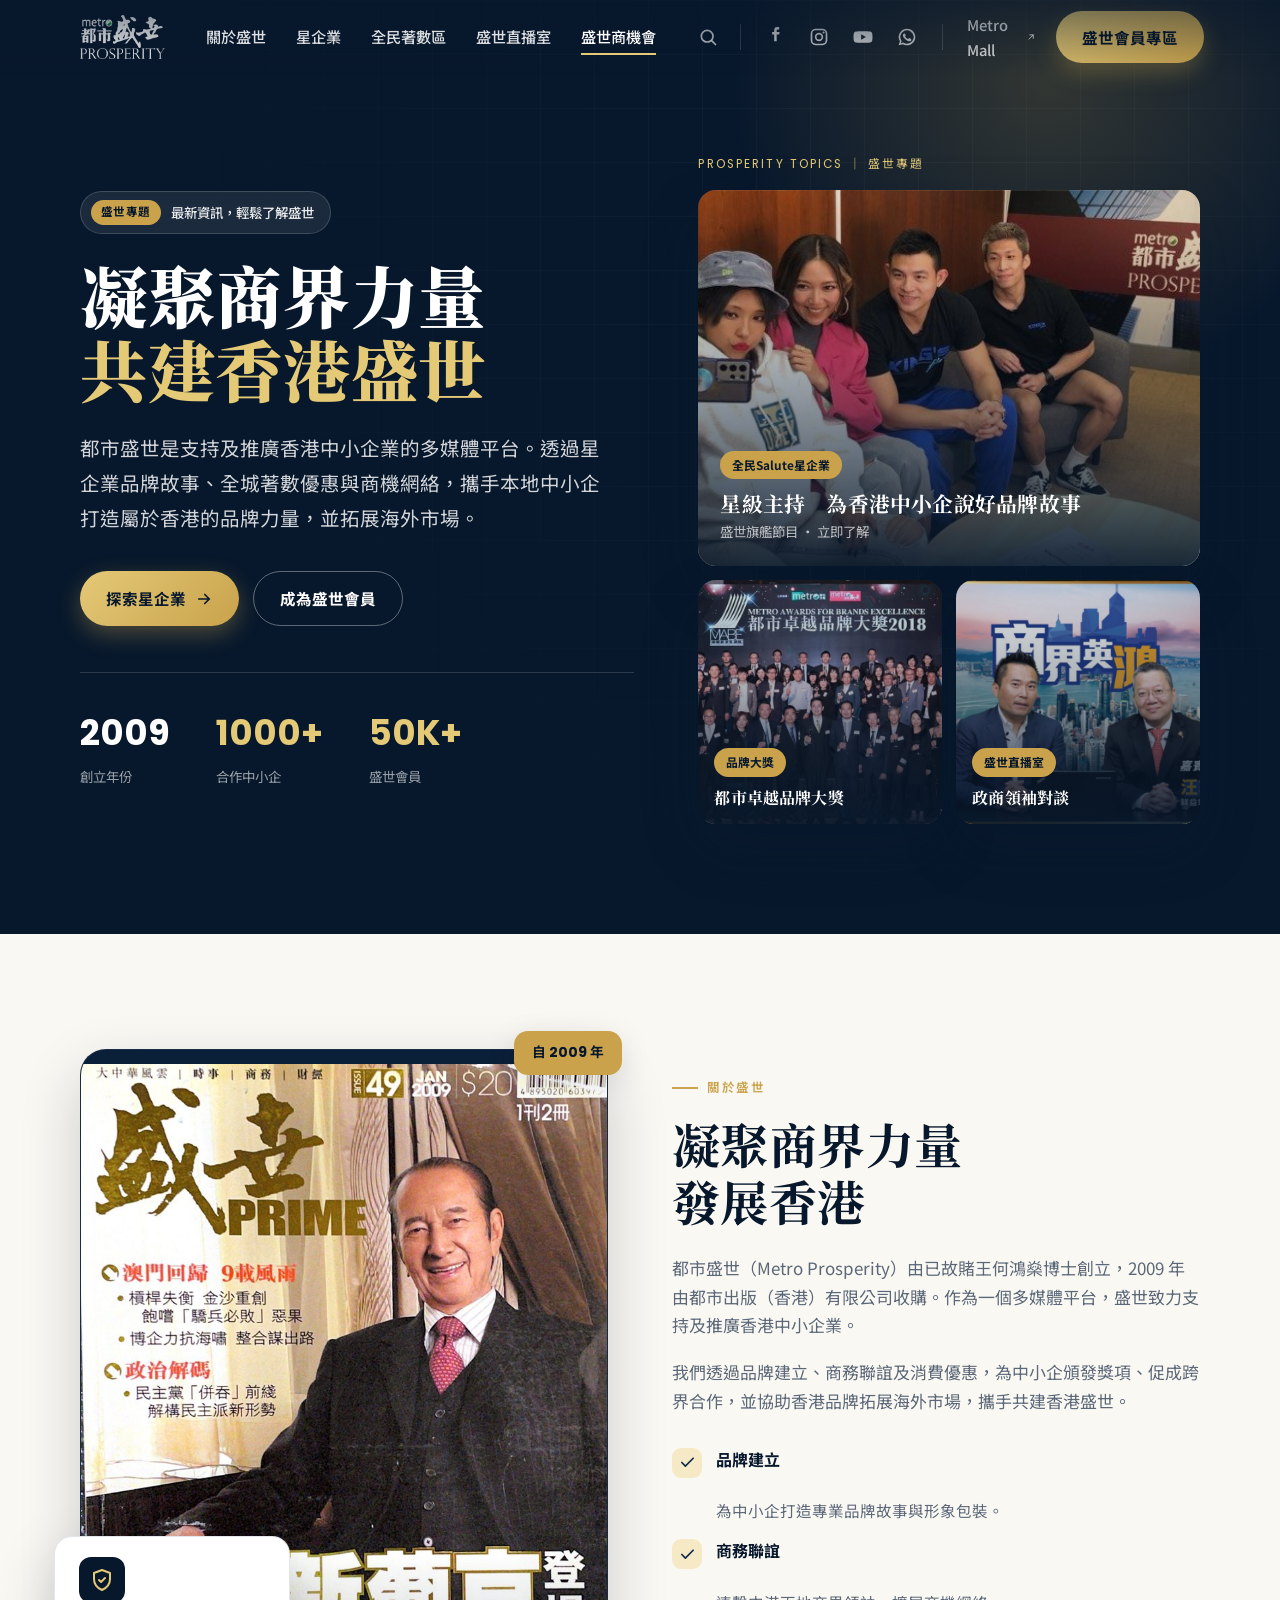
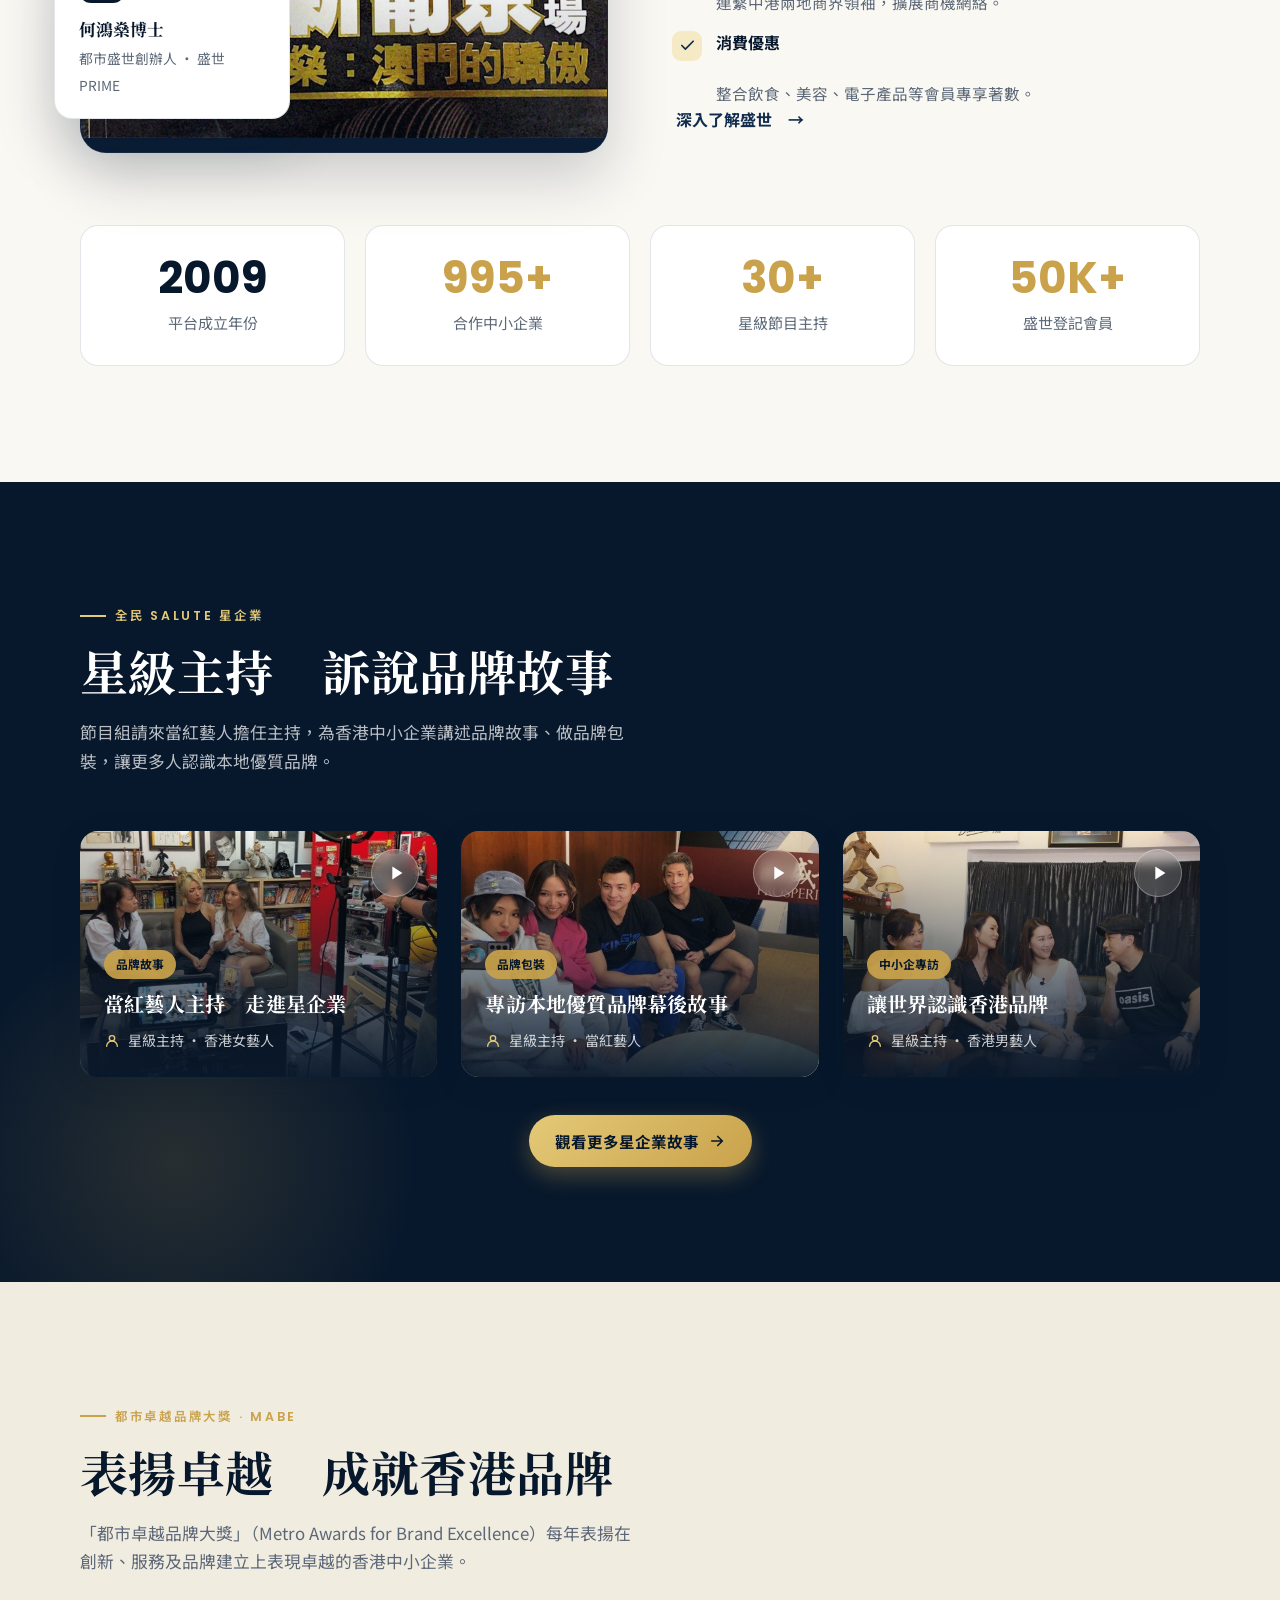
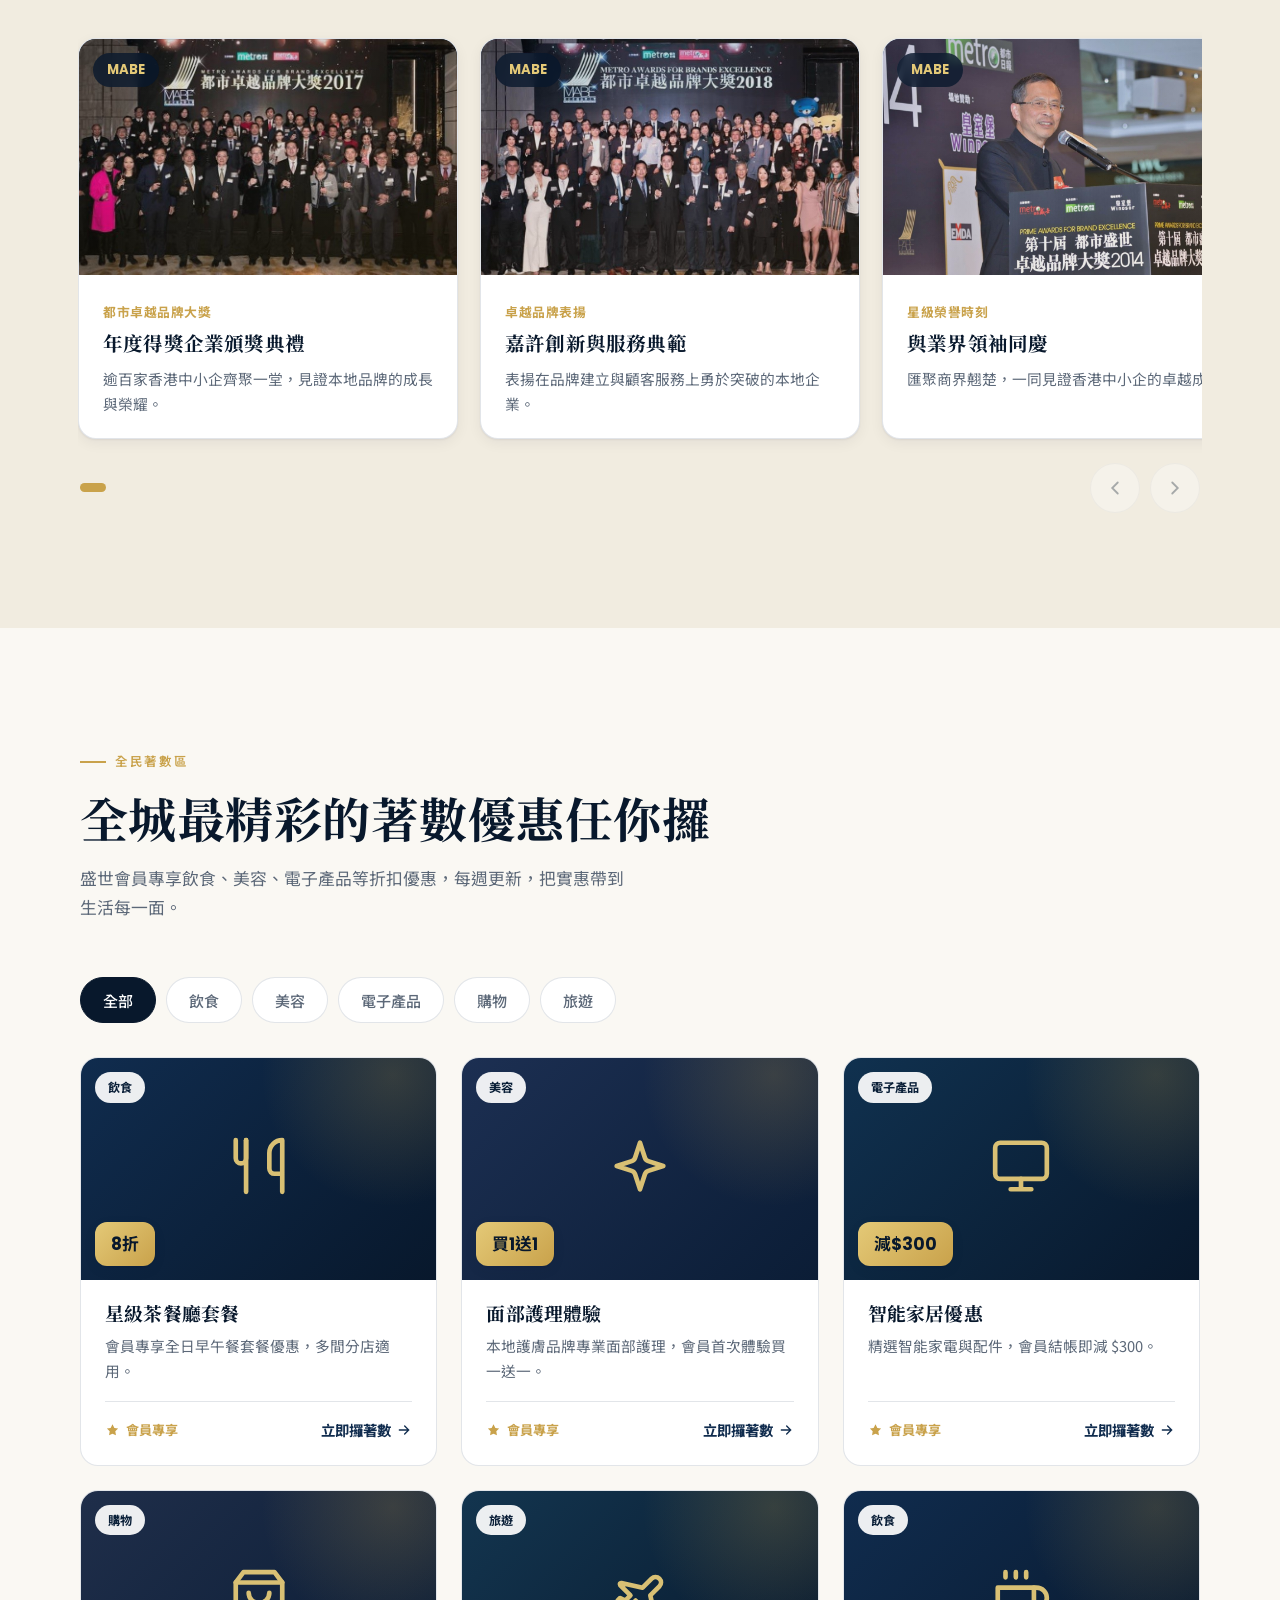
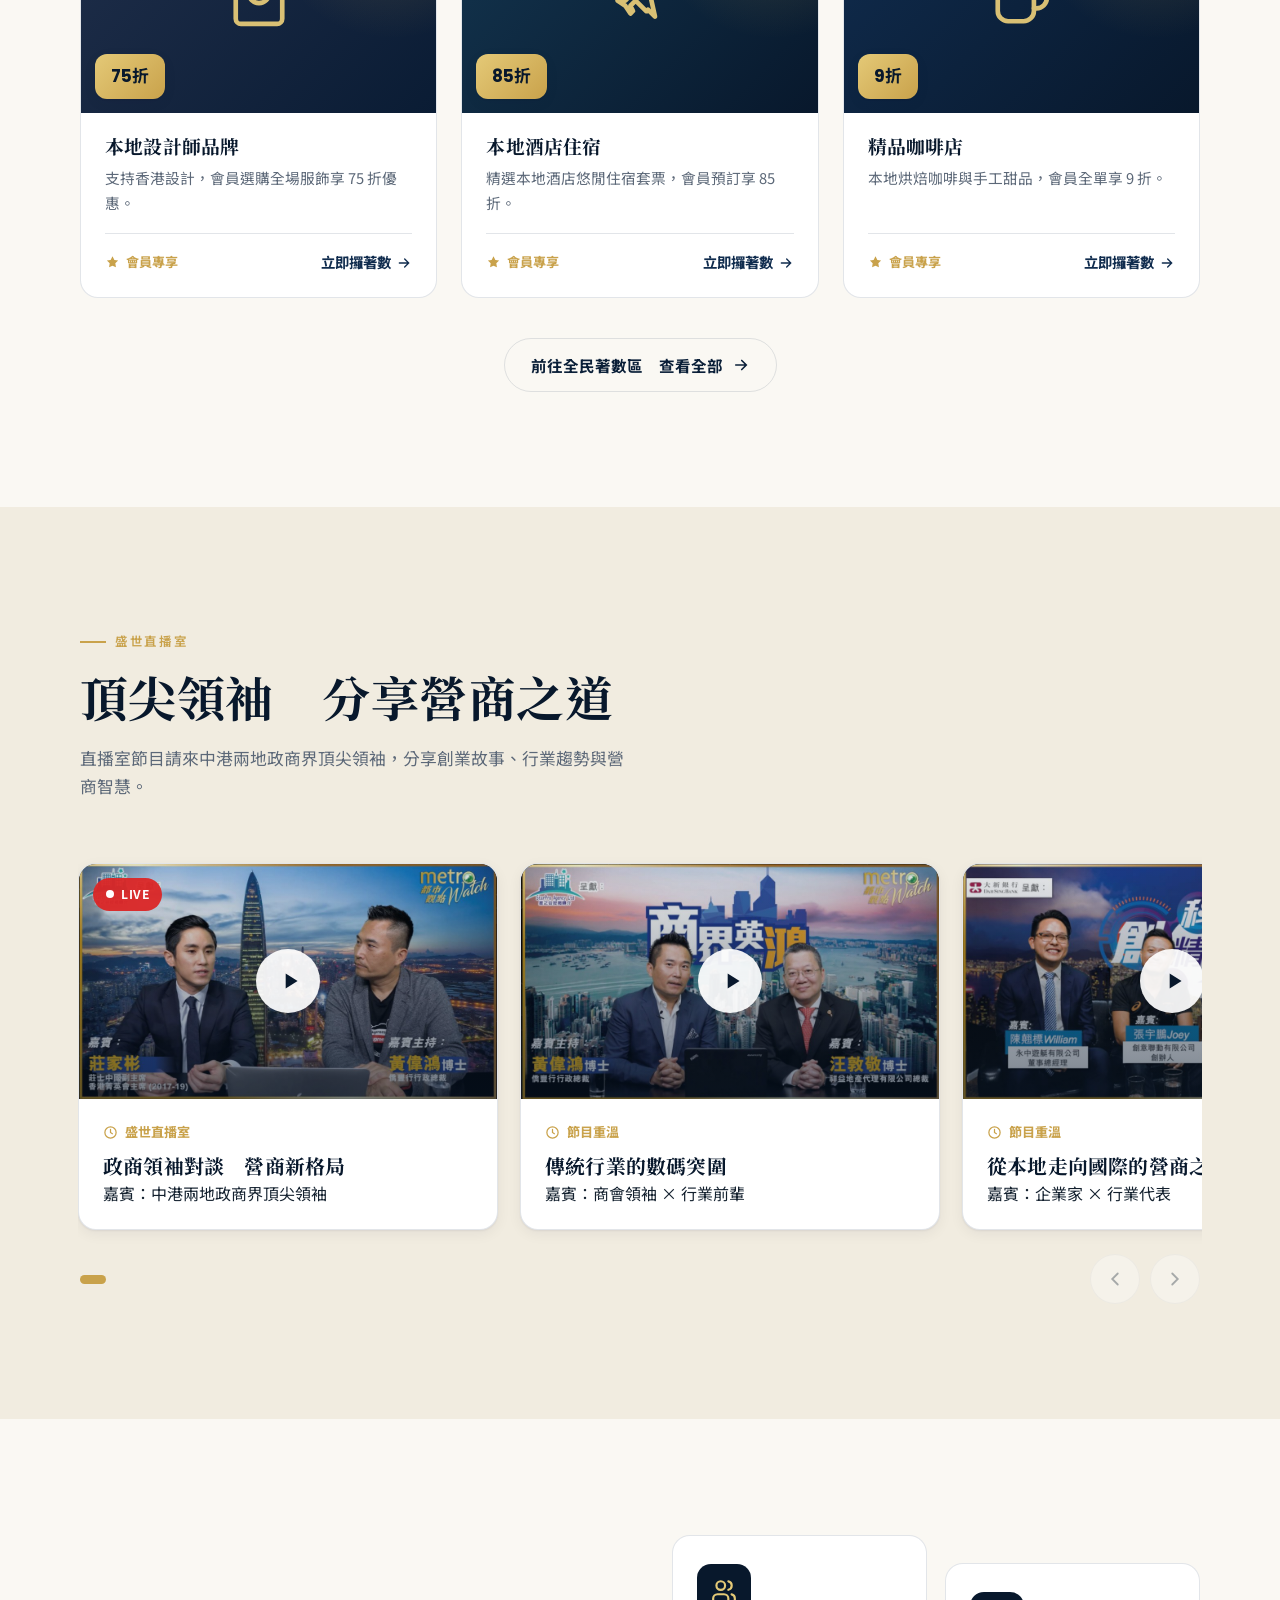
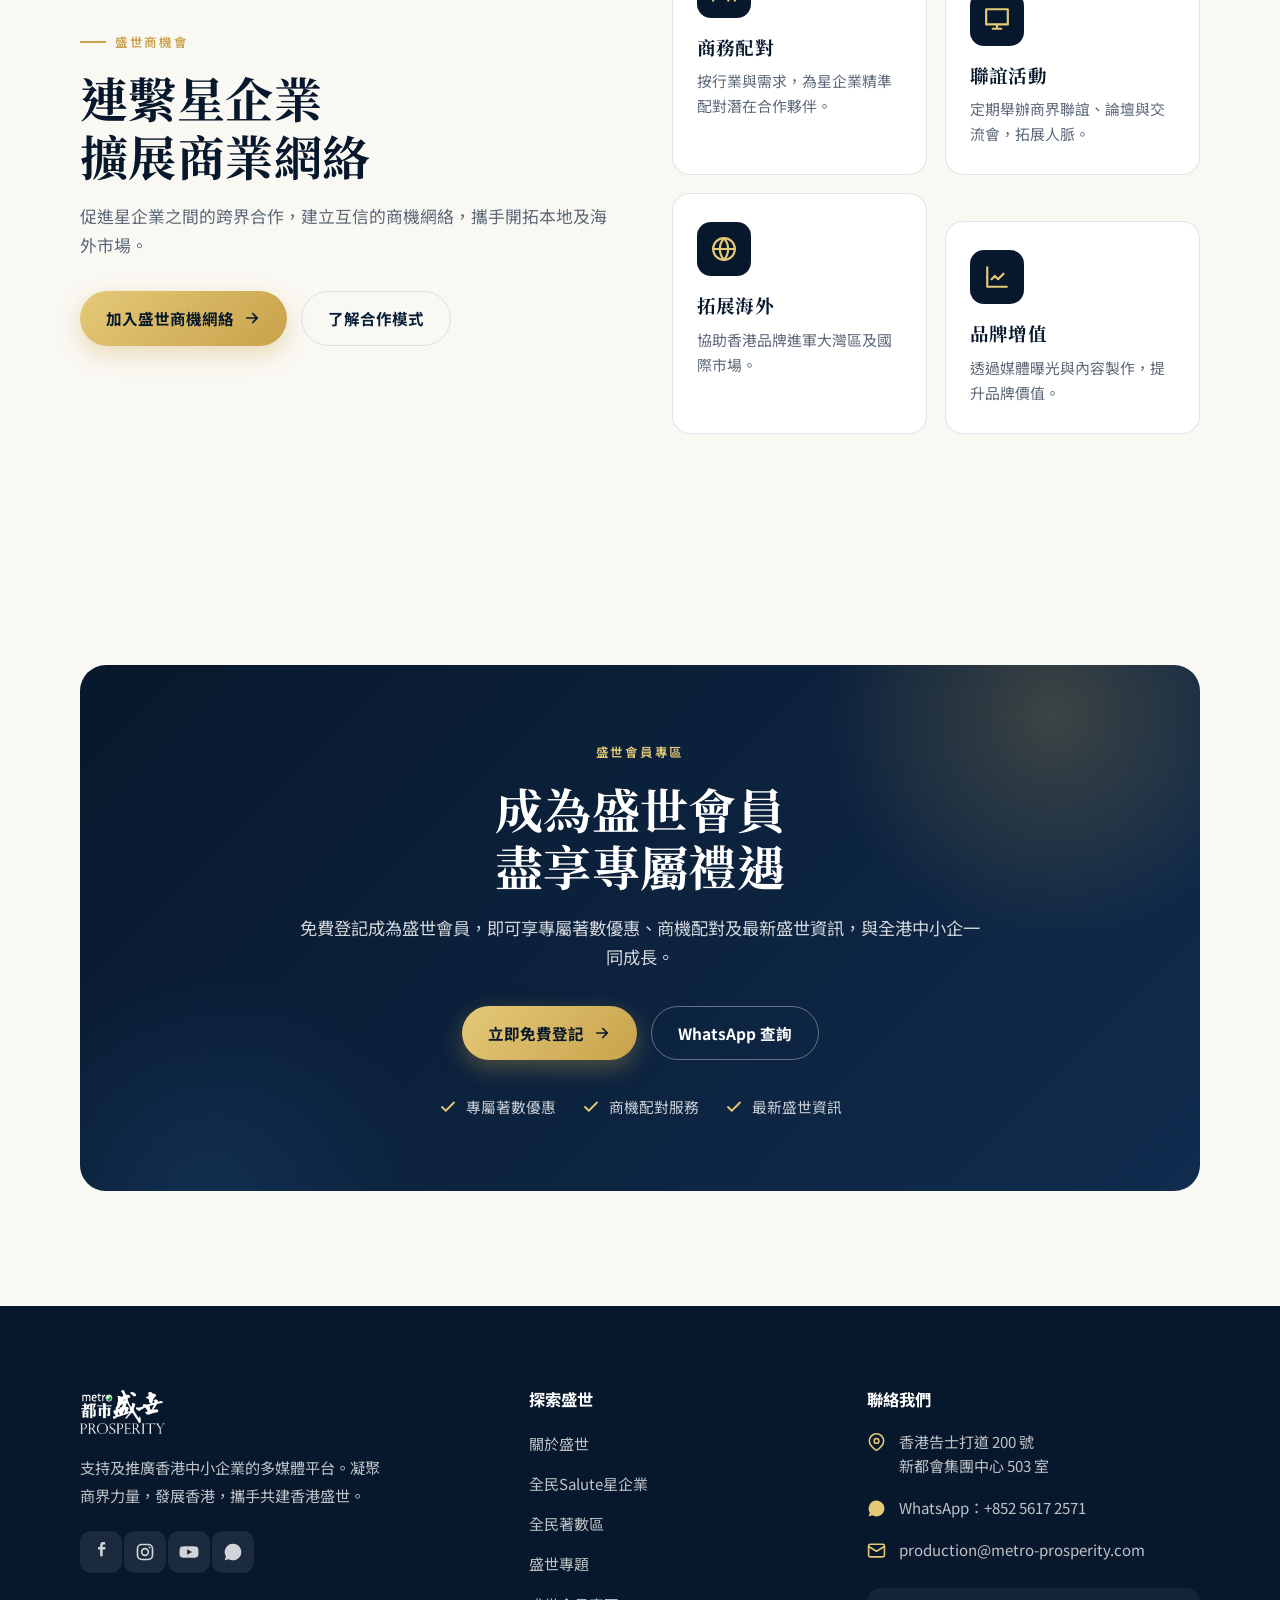
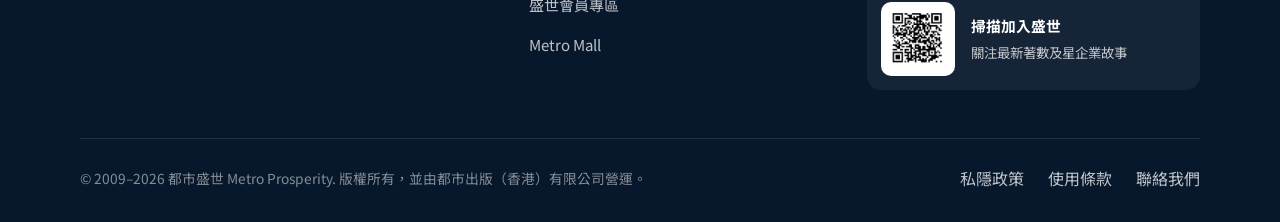
==== commit 56a8e4e8: "Update index.html" ====
--- a/index.html
+++ b/index.html
@@ -114,7 +114,7 @@
         <a class="btn btn-on-dark" href="https://metro-prosperity.com/metro-membership/" target="_blank" rel="noopener noreferrer">成為盛世會員</a>
       </div>
       <div class="hero-stats" data-reveal data-delay="3">
-        <div><div class="num" data-count="2009">2009</div><div class="lab">創立年份</div></div>
+        <div><div class="num">2009</div><div class="lab">創立年份</div></div>
         <div><div class="num"><span data-count="1000">0</span><span>+</span></div><div class="lab">合作中小企</div></div>
         <div><div class="num"><span data-count="50">0</span><span>K+</span></div><div class="lab">盛世會員</div></div>
       </div>
@@ -181,7 +181,7 @@
 
   <div class="container">
     <div class="stats-strip">
-      <div class="stat" data-reveal><div class="num" data-count="2009">2009</div><div class="lab">平台成立年份</div></div>
+      <div class="stat" data-reveal><div class="num">2009</div><div class="lab">平台成立年份</div></div>
       <div class="stat" data-reveal data-delay="1"><div class="num"><span data-count="1000">0</span><span>+</span></div><div class="lab">合作中小企業</div></div>
       <div class="stat" data-reveal data-delay="2"><div class="num"><span data-count="30">0</span><span>+</span></div><div class="lab">星級節目主持</div></div>
       <div class="stat" data-reveal data-delay="3"><div class="num"><span data-count="50">0</span><span>K+</span></div><div class="lab">盛世登記會員</div></div>
